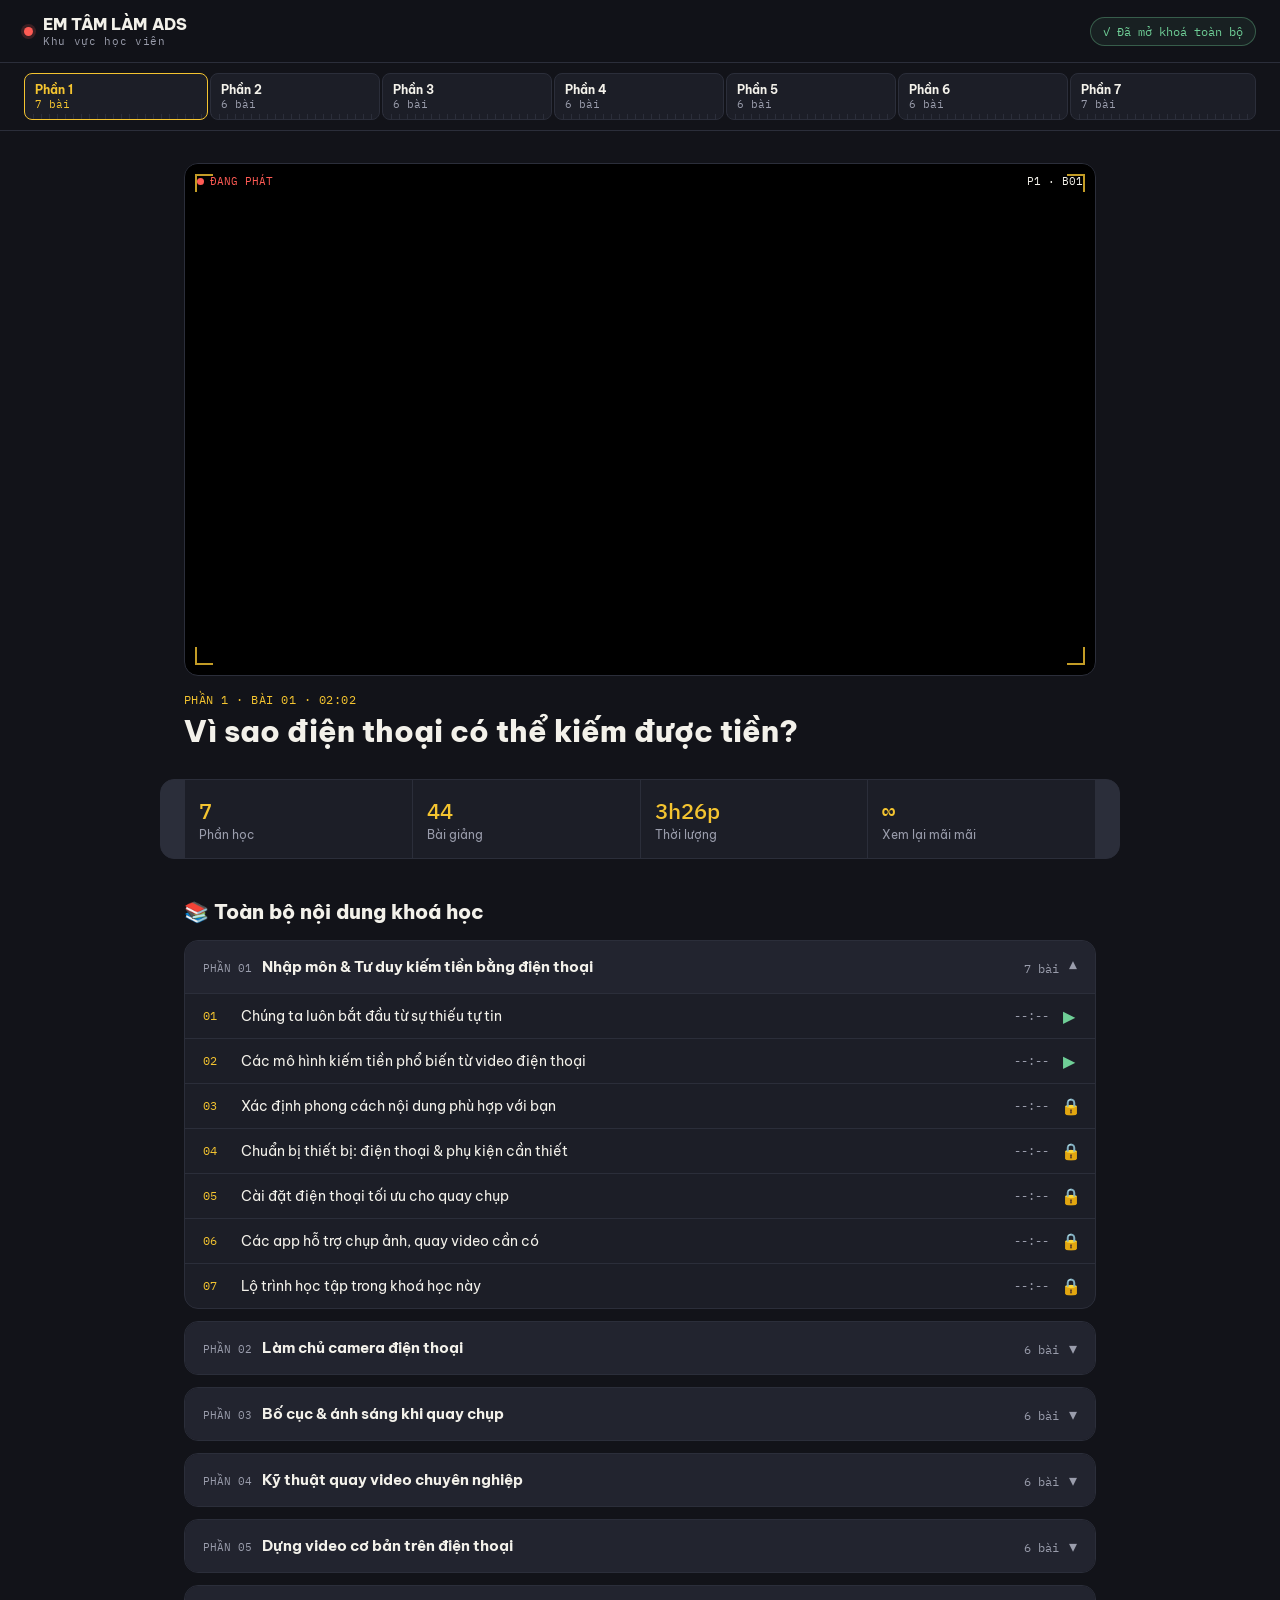
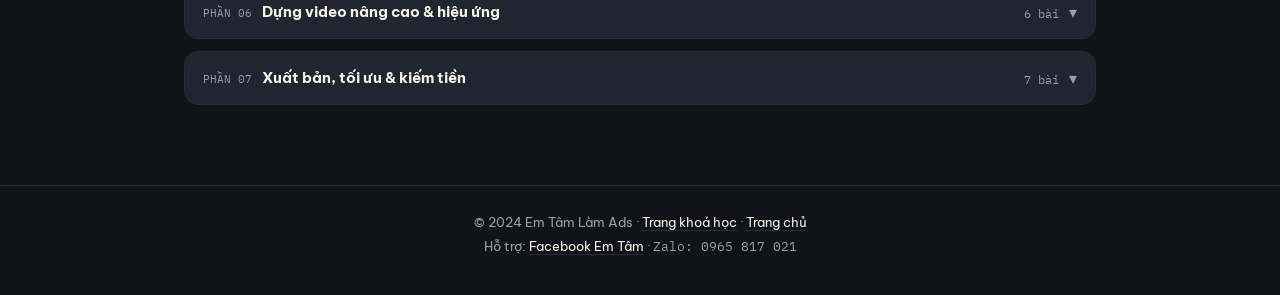
==== index.html @ f9f6c2a0 "Add files via upload" ====
<!DOCTYPE html>
<html lang="vi">
<head>
<meta charset="UTF-8">
<meta name="viewport" content="width=device-width, initial-scale=1">
<title>Chụp Ảnh &amp; Quay Dựng Video Bằng Điện Thoại — Em Tâm Làm Ads</title>
<link rel="preconnect" href="https://fonts.googleapis.com">
<link rel="preconnect" href="https://fonts.gstatic.com" crossorigin>
<link href="https://fonts.googleapis.com/css2?family=Be+Vietnam+Pro:wght@400;500;600;700;800&family=IBM+Plex+Mono:wght@400;500&display=swap" rel="stylesheet">
<style>
  /* ============================================================
     DESIGN TOKENS
     ink     — nền chính, màu "thân máy ảnh"
     surface — nền thẻ/khối, "vỏ nhựa mờ"
     line    — viền mảnh, "vân lưới tản nhiệt"
     gold    — điểm nhấn chính, màu khung lấy nét AE/AF
     red     — điểm nhấn phụ, đèn "REC" đang quay
     green   — trạng thái đã mở khoá / hoàn thành
     paper   — chữ chính, màu "kính ngắm"
     ============================================================ */
  :root{
    --ink:#121319;
    --surface:#1c1e27;
    --surface-2:#22242f;
    --line:#2b2e3a;
    --gold:#f4c430;
    --red:#ff5b54;
    --green:#6fcf97;
    --paper:#f3f1ea;
    --muted:#9a9dac;
    --display: 'Be Vietnam Pro', sans-serif;
    --mono: 'IBM Plex Mono', monospace;
    --radius: 14px;
  }

  *{ box-sizing:border-box; }
  html{ scroll-behavior:smooth; }
  @media (prefers-reduced-motion: reduce){
    html{ scroll-behavior:auto; }
    *{ animation-duration:0.001ms !important; transition-duration:0.001ms !important; }
  }

  body{
    margin:0;
    background:var(--ink);
    color:var(--paper);
    font-family:var(--display);
    -webkit-font-smoothing:antialiased;
  }

  a{ color:inherit; }
  button{ font-family:inherit; }

  /* ---------- top bar ---------- */
  .topbar{
    position:sticky; top:0; z-index:50;
    display:flex; align-items:center; justify-content:space-between;
    padding:14px 24px;
    background:rgba(18,19,25,0.9);
    backdrop-filter:blur(10px);
    border-bottom:1px solid var(--line);
  }
  .brand{ display:flex; align-items:center; gap:10px; font-weight:800; letter-spacing:0.01em; }
  .brand .dot{ width:9px; height:9px; border-radius:50%; background:var(--red); box-shadow:0 0 0 3px rgba(255,91,84,0.18); }
  .brand small{ display:block; font-family:var(--mono); font-size:11px; color:var(--muted); font-weight:400; letter-spacing:0.06em; }
  .badge{
    display:flex; align-items:center; gap:6px;
    font-family:var(--mono); font-size:12px; color:var(--green);
    border:1px solid rgba(111,207,151,0.35); background:rgba(111,207,151,0.08);
    padding:6px 12px; border-radius:999px;
  }

  /* ---------- timeline scrubber (signature element) ---------- */
  .scrubber-wrap{
    position:sticky; top:57px; z-index:40;
    background:var(--ink);
    border-bottom:1px solid var(--line);
    padding:10px 24px 0;
  }
  .scrubber{
    position:relative;
    display:flex;
    gap:2px;
    padding-bottom:10px;
    overflow-x:auto;
    scrollbar-width:none;
  }
  .scrubber::-webkit-scrollbar{ display:none; }
  .seg{
    position:relative;
    flex:1 0 auto;
    min-width:104px;
    background:var(--surface);
    border:1px solid var(--line);
    border-radius:8px;
    padding:8px 10px;
    cursor:pointer;
    text-align:left;
    color:var(--muted);
    background-image:repeating-linear-gradient(90deg, var(--line) 0 1px, transparent 1px 8px);
    background-position:bottom left;
    background-size:100% 5px;
    background-repeat:no-repeat;
    transition:border-color .18s ease, color .18s ease, background-color .18s ease;
  }
  .seg .p{ font-size:12px; font-weight:700; color:var(--paper); }
  .seg .c{ font-family:var(--mono); font-size:10.5px; }
  .seg.active{ border-color:var(--gold); color:var(--gold); }
  .seg.active .p{ color:var(--gold); }
  .playhead{
    position:absolute; top:-9px; width:0; height:0;
    border-left:6px solid transparent; border-right:6px solid transparent;
    border-top:8px solid var(--gold);
    transition:left .25s cubic-bezier(.4,0,.2,1);
  }

  /* ---------- hero / player ---------- */
  .hero{ max-width:960px; margin:32px auto 0; padding:0 24px; }
  .player-frame{
    position:relative;
    background:#000;
    border-radius:var(--radius);
    border:1px solid var(--line);
    overflow:hidden;
    aspect-ratio:16/9;
  }
  .player-frame iframe{ width:100%; height:100%; border:0; display:block; }
  .chrome-top{
    position:absolute; top:0; left:0; right:0;
    display:flex; align-items:center; justify-content:space-between;
    padding:10px 12px;
    background:linear-gradient(180deg, rgba(0,0,0,0.55), transparent);
    pointer-events:none;
    font-family:var(--mono); font-size:11px; color:var(--paper);
  }
  .rec{ display:flex; align-items:center; gap:6px; color:var(--red); }
  .rec .dot{ width:7px; height:7px; border-radius:50%; background:var(--red); animation:pulse 1.6s ease-in-out infinite; }
  @keyframes pulse{ 0%,100%{opacity:1;} 50%{opacity:.35;} }
  .corner{ position:absolute; width:18px; height:18px; border:2px solid var(--gold); opacity:.8; pointer-events:none; }
  .corner.tl{ top:10px; left:10px; border-right:0; border-bottom:0; }
  .corner.tr{ top:10px; right:10px; border-left:0; border-bottom:0; }
  .corner.bl{ bottom:10px; left:10px; border-right:0; border-top:0; }
  .corner.br{ bottom:10px; right:10px; border-left:0; border-top:0; }

  .now-playing{ margin-top:16px; }
  .now-playing .meta{
    font-family:var(--mono); font-size:12px; color:var(--gold);
    letter-spacing:.04em; text-transform:uppercase; margin-bottom:6px;
  }
  .now-playing h1{ font-size:clamp(22px,3.4vw,30px); margin:0; font-weight:800; line-height:1.25; }

  /* ---------- stats strip ---------- */
  .stats{
    max-width:960px; margin:28px auto 0; padding:0 24px;
    display:grid; grid-template-columns:repeat(4,1fr); gap:1px;
    background:var(--line); border:1px solid var(--line); border-radius:var(--radius); overflow:hidden;
  }
  .stat{ background:var(--surface); padding:16px 14px; }
  .stat .n{ font-family:var(--mono); font-size:22px; color:var(--gold); font-weight:500; }
  .stat .l{ font-size:12px; color:var(--muted); margin-top:2px; }

  /* ---------- curriculum ---------- */
  .curriculum{ max-width:960px; margin:40px auto 80px; padding:0 24px; }
  .curriculum > h2{ font-size:20px; margin:0 0 16px; font-weight:800; }
  .part{
    border:1px solid var(--line); border-radius:var(--radius);
    margin-bottom:12px; overflow:hidden; background:var(--surface);
    scroll-margin-top:130px;
  }
  .part-head{
    display:flex; align-items:center; justify-content:space-between;
    padding:16px 18px; cursor:pointer; user-select:none;
    background:var(--surface-2);
  }
  .part-head .left{ display:flex; align-items:baseline; gap:10px; }
  .part-head .tag{ font-family:var(--mono); font-size:11px; color:var(--muted); }
  .part-head h3{ margin:0; font-size:15px; font-weight:700; }
  .part-head .count{ font-family:var(--mono); font-size:12px; color:var(--muted); }
  .chev{ transition:transform .2s ease; color:var(--muted); }
  .part.open .chev{ transform:rotate(180deg); }

  .lessons{ max-height:0; overflow:hidden; transition:max-height .28s ease; }
  .part.open .lessons{ max-height:2000px; }
  .lesson{
    display:flex; align-items:center; gap:12px;
    padding:12px 18px; border-top:1px solid var(--line);
    cursor:pointer; transition:background-color .15s ease;
  }
  .lesson:hover{ background:rgba(244,196,48,0.05); }
  .lesson .code{ font-family:var(--mono); font-size:12px; color:var(--gold); width:26px; flex:none; }
  .lesson .title{ flex:1; font-size:14px; }
  .lesson .title.empty{ color:var(--muted); font-style:italic; }
  .lesson .dur{ font-family:var(--mono); font-size:12px; color:var(--muted); flex:none; }
  .lesson .icon{ flex:none; width:16px; text-align:center; color:var(--muted); }
  .lesson.has-link .icon{ color:var(--green); }

  /* ---------- footer ---------- */
  footer{
    border-top:1px solid var(--line); padding:28px 24px 40px;
    text-align:center; color:var(--muted); font-size:13px;
  }
  footer a{ color:var(--paper); text-decoration:none; border-bottom:1px solid var(--line); }
  footer a:hover{ border-color:var(--gold); color:var(--gold); }
  footer .zalo{ font-family:var(--mono); }

  @media (max-width:640px){
    .stats{ grid-template-columns:repeat(2,1fr); }
    .topbar{ padding:12px 16px; }
    .hero, .stats, .curriculum{ padding:0 16px; }
  }

  :focus-visible{ outline:2px solid var(--gold); outline-offset:2px; }
</style>
</head>
<body>

<div class="topbar">
  <div class="brand">
    <span class="dot"></span>
    <div>EM TÂM LÀM ADS<small>Khu vực học viên</small></div>
  </div>
  <div class="badge">✓ Đã mở khoá toàn bộ</div>
</div>

<div class="scrubber-wrap">
  <div class="scrubber" id="scrubber"></div>
</div>

<main class="hero">
  <div class="player-frame">
    <div class="chrome-top">
      <span class="rec"><span class="dot"></span>ĐANG PHÁT</span>
      <span id="player-timecode">P1 · B01</span>
    </div>
    <span class="corner tl"></span><span class="corner tr"></span>
    <span class="corner bl"></span><span class="corner br"></span>
    <iframe id="player" src="https://www.youtube.com/embed/990wKc7Xh3M?rel=0" allowfullscreen title="Video bài học"></iframe>
  </div>
  <div class="now-playing">
    <div class="meta" id="player-meta">Phần 1 · Bài 01 · 02:02</div>
    <h1 id="player-title">Vì sao điện thoại có thể kiếm được tiền?</h1>
  </div>
</main>

<section class="stats">
  <div class="stat"><div class="n">7</div><div class="l">Phần học</div></div>
  <div class="stat"><div class="n">44</div><div class="l">Bài giảng</div></div>
  <div class="stat"><div class="n">3h26p</div><div class="l">Thời lượng</div></div>
  <div class="stat"><div class="n">∞</div><div class="l">Xem lại mãi mãi</div></div>
</section>

<section class="curriculum">
  <h2>📚 Toàn bộ nội dung khoá học</h2>
  <div id="parts-container"></div>
</section>

<footer>
  © 2024 Em Tâm Làm Ads · <a href="https://emtamlamads.com/khoahocvideo">Trang khoá học</a> · <a href="https://emtamlamads.com/">Trang chủ</a>
  <div style="margin-top:8px;">
    Hỗ trợ: <a href="https://www.facebook.com/profile.php?id=61590304574447">Facebook Em Tâm</a> ·
    <span class="zalo">Zalo: 0965 817 021</span>
  </div>
</footer>

<script>
/* ================================================================
   DỮ LIỆU KHOÁ HỌC — sửa ở đây để thêm tiêu đề & link cho từng bài.
   - "url": dán link nhúng video (ví dụ link YouTube embed) vào đây.
     Để trống "" nếu bài đó chưa có link — hệ thống sẽ tự hiện
     trạng thái "Chưa có link".
   - "title": tên bài học.
   - "dur": thời lượng, định dạng mm:ss.
   Tổng cộng hiện có 7 phần / 44 bài, đúng như trong khu vực học viên.
   ================================================================ */
const PARTS = [
  { title: "Nhập môn & Tư duy kiếm tiền bằng điện thoại", lessons: [
    "Chúng ta luôn bắt đầu từ sự thiếu tự tin",
    "Các mô hình kiếm tiền phổ biến từ video điện thoại",
    "Xác định phong cách nội dung phù hợp với bạn",
    "Chuẩn bị thiết bị: điện thoại & phụ kiện cần thiết",
    "Cài đặt điện thoại tối ưu cho quay chụp",
    "Các app hỗ trợ chụp ảnh, quay video cần có",
    "Lộ trình học tập trong khoá học này",
  ]},
  { title: "Làm chủ camera điện thoại", lessons: [
    "Tìm hiểu giao diện camera điện thoại",
    "Thông số quan trọng: ISO, tốc độ màn trập, cân bằng trắng",
    "Lấy nét và đo sáng thủ công",
    "Chụp ảnh chân dung bằng điện thoại",
    "Chụp ảnh sản phẩm, đồ ăn",
    "Các lỗi thường gặp khi chụp và cách khắc phục",
  ]},
  { title: "Bố cục & ánh sáng khi quay chụp", lessons: [
    "Nguyên tắc bố cục một phần ba",
    "Các góc quay tạo chiều sâu cho video",
    "Tận dụng ánh sáng tự nhiên",
    "Ánh sáng nhân tạo cơ bản cho người mới",
    "Phối màu và không gian quay",
    "Thực hành bố cục qua các tình huống thực tế",
  ]},
  { title: "Kỹ thuật quay video chuyên nghiệp", lessons: [
    "Các cỡ cảnh cơ bản trong quay video",
    "Kỹ thuật lia máy, di chuyển mượt mà",
    "Quay chuyển động chậm, tua nhanh thời gian",
    "Ghi âm thanh chất lượng khi quay bằng điện thoại",
    "Quay nhiều cảnh cho một kịch bản hoàn chỉnh",
    "Kỹ thuật quay phỏng vấn, chia sẻ trước máy",
  ]},
  { title: "Dựng video cơ bản trên điện thoại", lessons: [
    "Làm quen ứng dụng dựng video trên điện thoại",
    "Cắt ghép và sắp xếp cảnh quay",
    "Thêm nhạc nền và hiệu ứng âm thanh",
    "Thêm chữ, tiêu đề cho video",
    "Các kiểu chuyển cảnh cơ bản",
    "Xuất video đúng chuẩn cho từng nền tảng",
  ]},
  { title: "Dựng video nâng cao & hiệu ứng", lessons: [
    "Chỉnh màu video chuyên nghiệp",
    "Hiệu ứng chuyển động và keyframe",
    "Lồng tiếng và đồng bộ âm thanh",
    "Tạo template dựng video để tái sử dụng",
    "Dựng video theo hướng kể chuyện (storytelling)",
    "Mẹo tối ưu tốc độ khi dựng video",
  ]},
  { title: "Xuất bản, tối ưu & kiếm tiền", lessons: [
    "Tối ưu tiêu đề, mô tả và thẻ cho video",
    "Chọn nền tảng đăng phù hợp với nội dung",
    "Thời điểm đăng bài hiệu quả nhất",
    "Xây dựng kênh và giữ chân người xem",
    "Kết nối với nhãn hàng để nhận hợp đồng",
    "Các hình thức kiếm tiền từ nền tảng",
    "Tổng kết khoá học & lộ trình phát triển tiếp theo",
  ]},
];

/* ================================================================
   DÁN LINK VÀO ĐÂY — chỉ việc này thôi!
   Mỗi dòng ứng với đúng 1 bài học, theo thứ tự Phần 1 → Phần 7
   (dòng comment bên phải ghi rõ đó là bài nào để bạn khỏi đếm).
   - Dán link nhúng (embed link) vào giữa hai dấu ngoặc kép "".
   - Bài nào chưa có link thì cứ để trống "" — sẽ tự hiện khoá 🔒.
   - (Tuỳ chọn) muốn thêm thời lượng thì sửa DURATIONS bên dưới,
     cùng thứ tự, ví dụ "05:30". Không bắt buộc.
   ================================================================ */
const LINKS = [
  "https://www.youtube.com/embed/nXKFDh5f0VA?rel=0", // Phần 1 - Bài 01
  "https://www.youtube.com/embed/nXKFDh5f0VA?rel=0", // Phần 1 - Bài 02 (link thử)
  "", // Phần 1 - Bài 03
  "", // Phần 1 - Bài 04
  "", // Phần 1 - Bài 05
  "", // Phần 1 - Bài 06
  "", // Phần 1 - Bài 07
  "", // Phần 2 - Bài 01
  "", // Phần 2 - Bài 02
  "", // Phần 2 - Bài 03
  "", // Phần 2 - Bài 04
  "", // Phần 2 - Bài 05
  "", // Phần 2 - Bài 06
  "", // Phần 3 - Bài 01
  "", // Phần 3 - Bài 02
  "", // Phần 3 - Bài 03
  "", // Phần 3 - Bài 04
  "", // Phần 3 - Bài 05
  "", // Phần 3 - Bài 06
  "", // Phần 4 - Bài 01
  "", // Phần 4 - Bài 02
  "", // Phần 4 - Bài 03
  "", // Phần 4 - Bài 04
  "", // Phần 4 - Bài 05
  "", // Phần 4 - Bài 06
  "", // Phần 5 - Bài 01
  "", // Phần 5 - Bài 02
  "", // Phần 5 - Bài 03
  "", // Phần 5 - Bài 04
  "", // Phần 5 - Bài 05
  "", // Phần 5 - Bài 06
  "", // Phần 6 - Bài 01
  "", // Phần 6 - Bài 02
  "", // Phần 6 - Bài 03
  "", // Phần 6 - Bài 04
  "", // Phần 6 - Bài 05
  "", // Phần 6 - Bài 06
  "", // Phần 7 - Bài 01
  "", // Phần 7 - Bài 02
  "", // Phần 7 - Bài 03
  "", // Phần 7 - Bài 04
  "", // Phần 7 - Bài 05
  "", // Phần 7 - Bài 06
  "", // Phần 7 - Bài 07
];

const DURATIONS = [
  // dán thời lượng vào đây theo đúng thứ tự nếu bạn có, ví dụ: "05:30",
]; // để trống mảng này nếu chưa có thời lượng — hệ thống sẽ tự hiện "--:--"

/* gộp LINKS + DURATIONS vào đúng từng bài theo thứ tự ở trên */
(function attachLinks(){
  let i = 0;
  PARTS.forEach(part=>{
    part.lessons = part.lessons.map(title=>{
      const lesson = { title, url: LINKS[i] || "", dur: DURATIONS[i] || "" };
      i++;
      return lesson;
    });
  });
})();

const scrubberEl = document.getElementById("scrubber");
const partsEl = document.getElementById("parts-container");

function pad(n){ return String(n).padStart(2,"0"); }

/* build scrubber */
PARTS.forEach((part, i)=>{
  const seg = document.createElement("button");
  seg.className = "seg" + (i===0 ? " active" : "");
  seg.style.flexGrow = part.lessons.length;
  seg.innerHTML = `<div class="p">Phần ${i+1}</div><div class="c">${part.lessons.length} bài</div>`;
  seg.addEventListener("click", ()=> openPart(i, true));
  scrubberEl.appendChild(seg);
});
const playhead = document.createElement("div");
playhead.className = "playhead";
scrubberEl.appendChild(playhead);

function updatePlayhead(i){
  const seg = scrubberEl.children[i];
  document.querySelectorAll(".seg").forEach(s=>s.classList.remove("active"));
  seg.classList.add("active");
  playhead.style.left = (seg.offsetLeft + seg.offsetWidth/2 - 6) + "px";
}

/* build curriculum */
PARTS.forEach((part, pi)=>{
  const wrap = document.createElement("div");
  wrap.className = "part" + (pi===0 ? " open" : "");
  wrap.id = "part-" + pi;

  const head = document.createElement("div");
  head.className = "part-head";
  head.innerHTML = `
    <div class="left">
      <span class="tag">PHẦN ${pad(pi+1)}</span>
      <h3>${part.title}</h3>
    </div>
    <div class="left">
      <span class="count">${part.lessons.length} bài</span>
      <span class="chev">▾</span>
    </div>`;
  head.addEventListener("click", ()=> wrap.classList.toggle("open"));
  wrap.appendChild(head);

  const lessonsEl = document.createElement("div");
  lessonsEl.className = "lessons";

  part.lessons.forEach((lesson, li)=>{
    const row = document.createElement("div");
    const hasLink = !!lesson.url;
    row.className = "lesson" + (hasLink ? " has-link" : "");
    row.innerHTML = `
      <span class="code">${pad(li+1)}</span>
      <span class="title ${lesson.title ? "" : "empty"}">${lesson.title || "Chưa thêm tiêu đề"}</span>
      <span class="dur">${lesson.dur || "--:--"}</span>
      <span class="icon">${hasLink ? "▶" : "🔒"}</span>`;
    row.addEventListener("click", ()=>{
      if(!hasLink) return;
      document.getElementById("player").src = lesson.url;
      document.getElementById("player-title").textContent = lesson.title || `Bài ${pad(li+1)}`;
      document.getElementById("player-meta").textContent = `Phần ${pi+1} · Bài ${pad(li+1)} · ${lesson.dur || "--:--"}`;
      document.getElementById("player-timecode").textContent = `P${pi+1} · B${pad(li+1)}`;
      window.scrollTo({ top:0, behavior:"smooth" });
      openPart(pi, false);
    });
    lessonsEl.appendChild(row);
  });

  wrap.appendChild(lessonsEl);
  partsEl.appendChild(wrap);
});

function openPart(i, scroll){
  document.querySelectorAll(".part").forEach(p=>p.classList.remove("open"));
  const target = document.getElementById("part-"+i);
  target.classList.add("open");
  updatePlayhead(i);
  if(scroll) target.scrollIntoView({ behavior:"smooth", block:"start" });
}

window.addEventListener("load", ()=> updatePlayhead(0));
window.addEventListener("resize", ()=> {
  const activeIdx = [...scrubberEl.children].findIndex(s=>s.classList && s.classList.contains("active"));
  if(activeIdx >= 0) updatePlayhead(activeIdx);
});
</script>

</body>
</html>
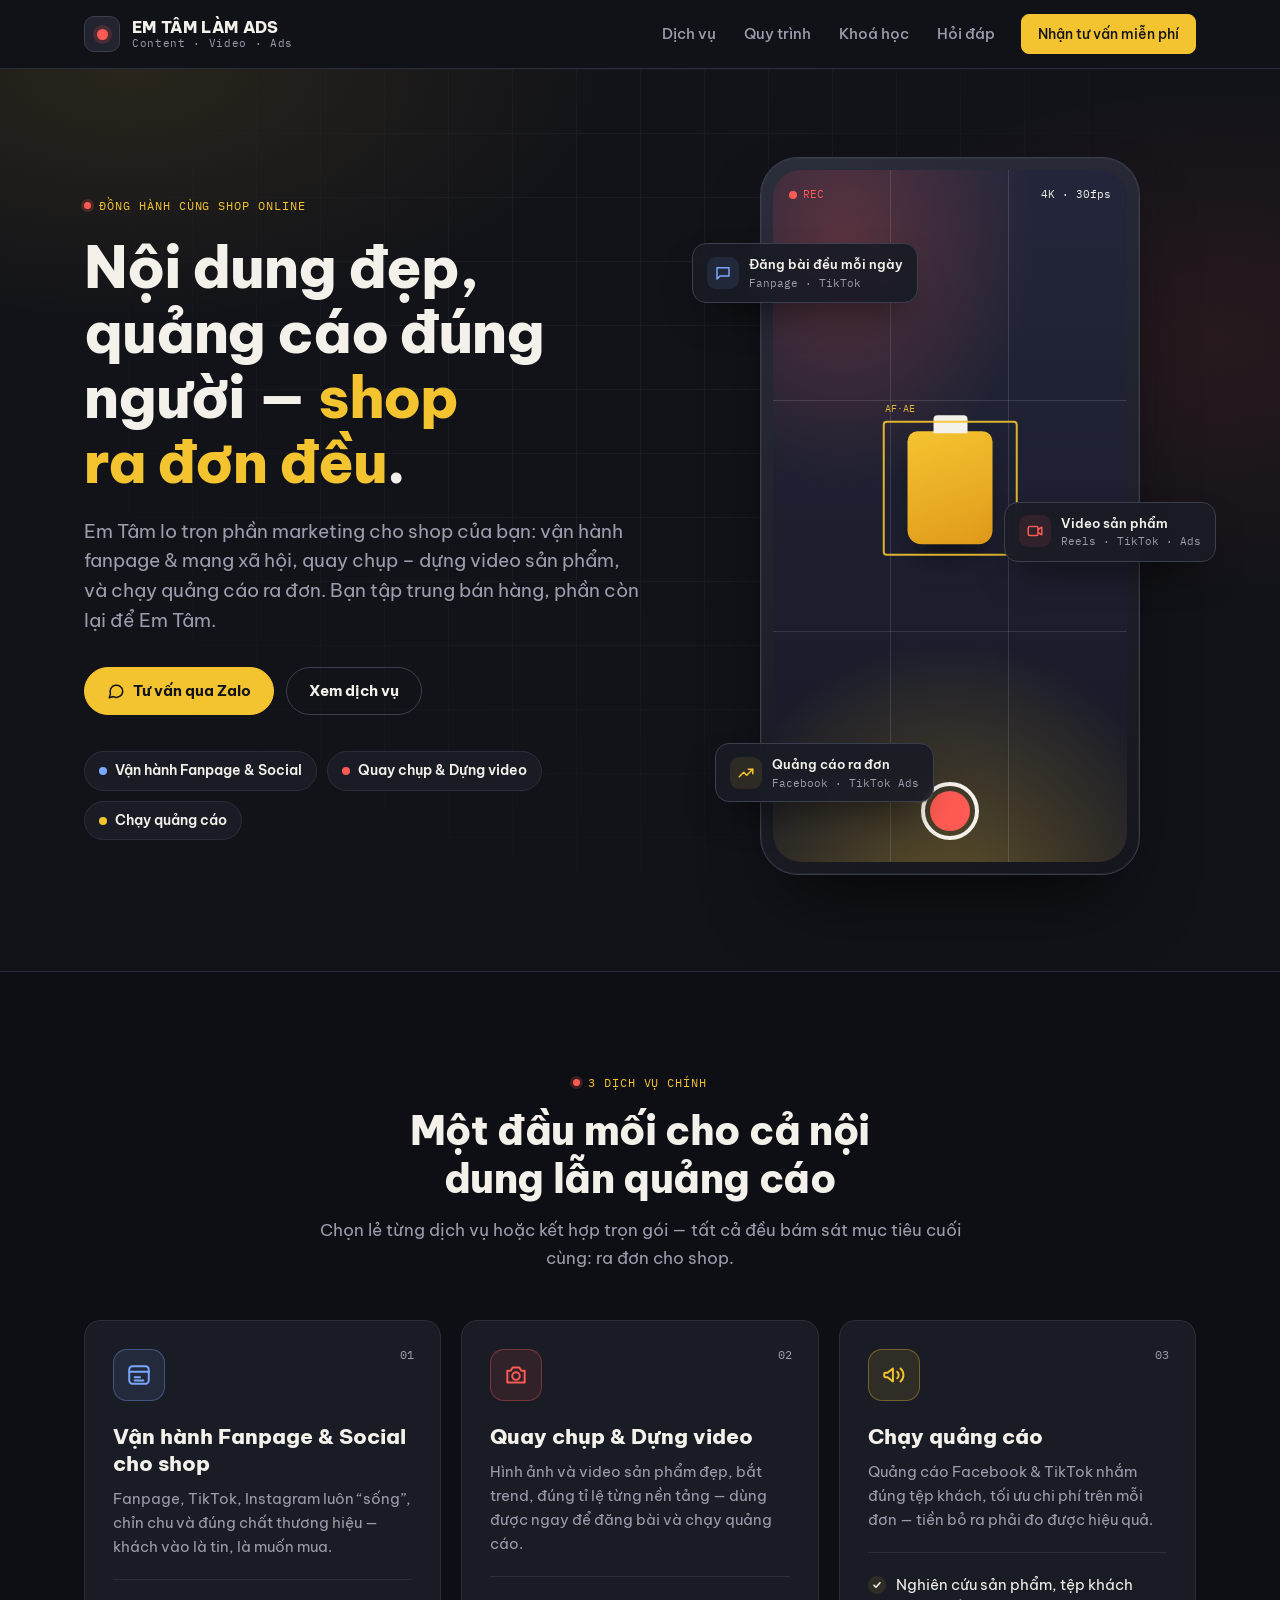
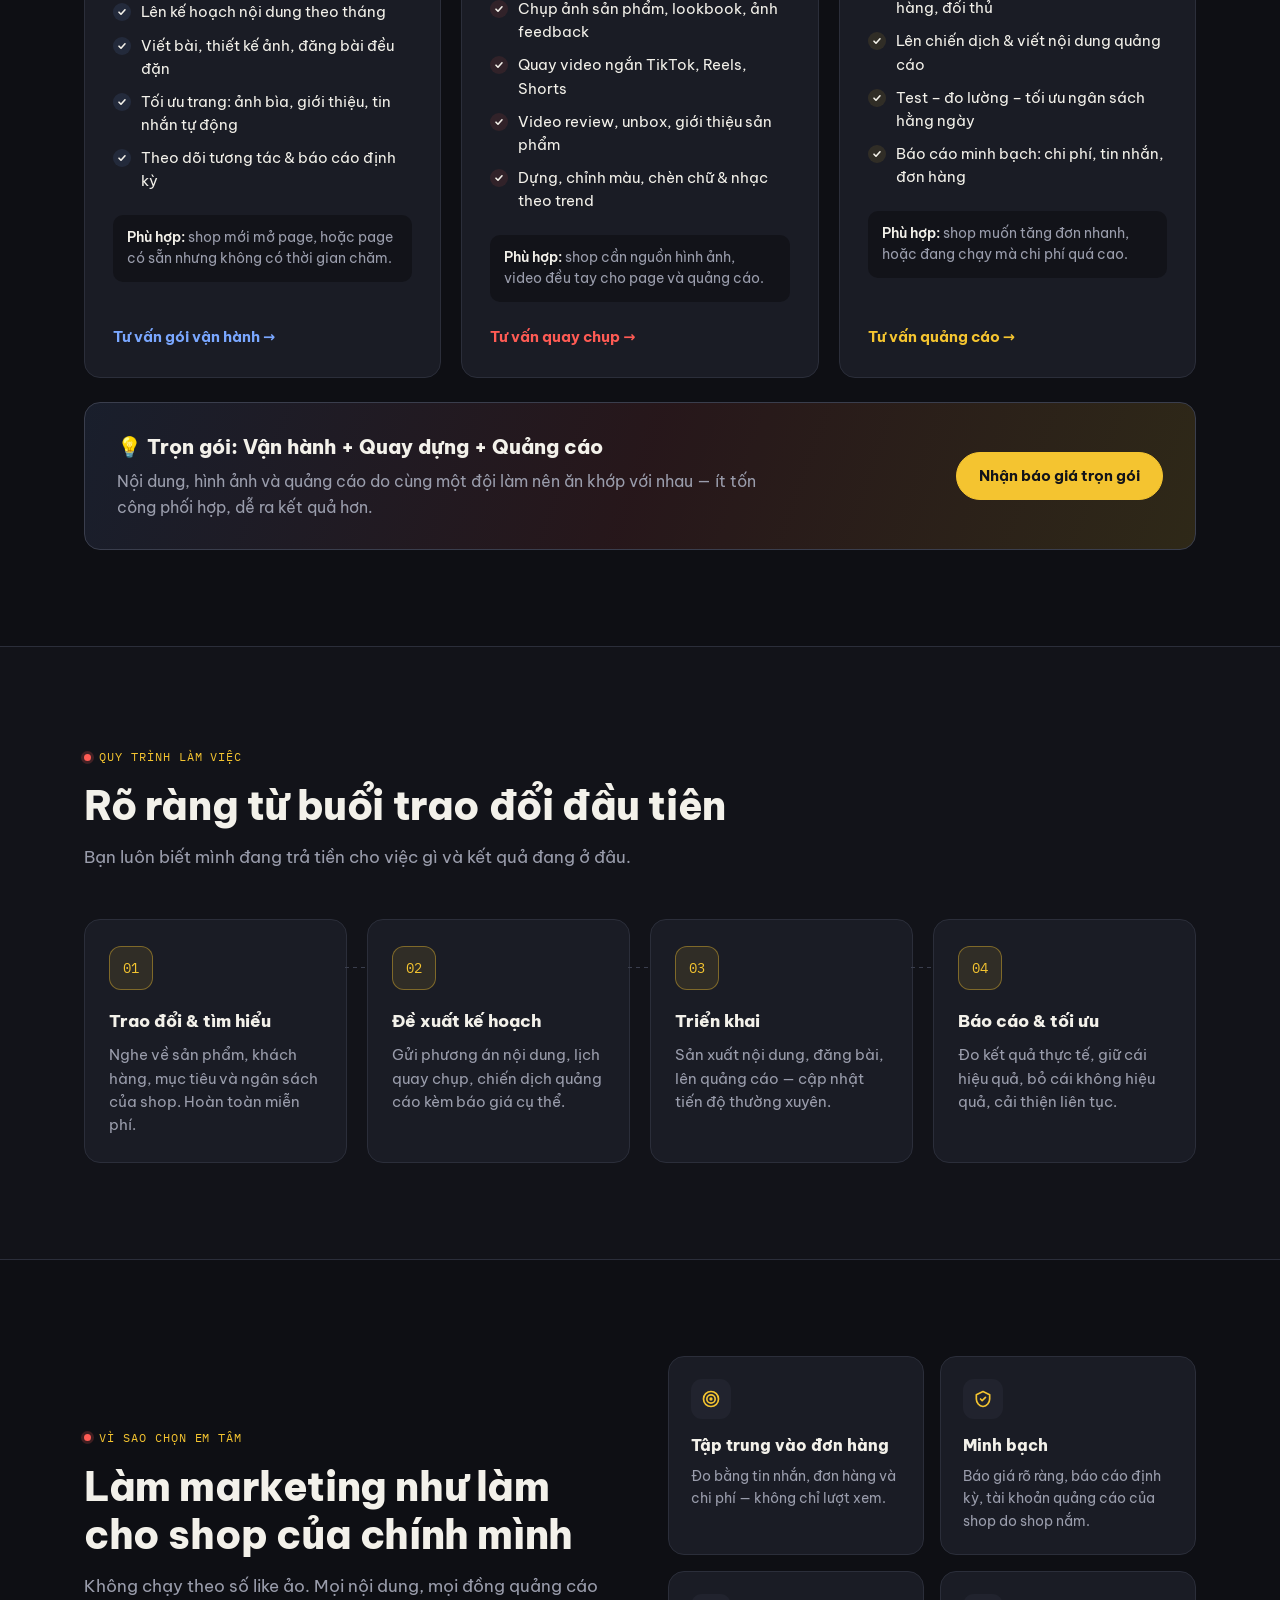
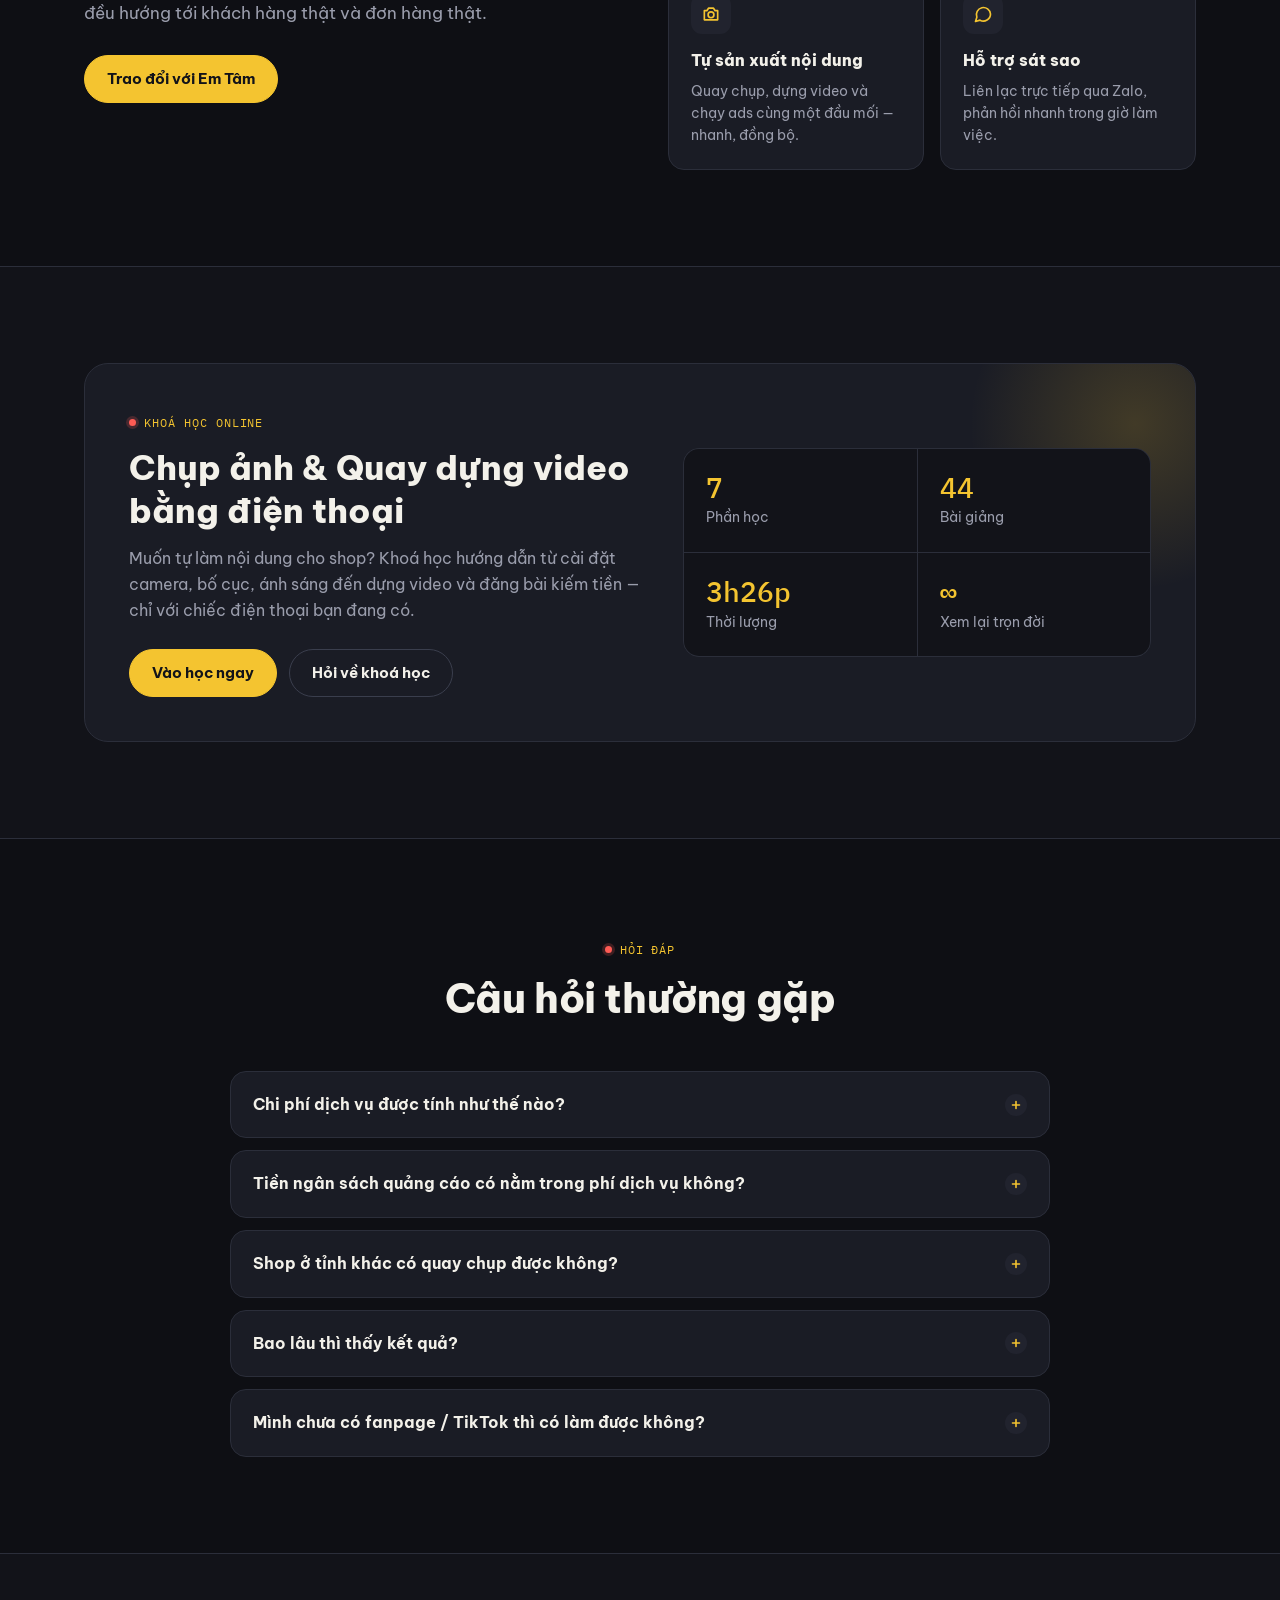
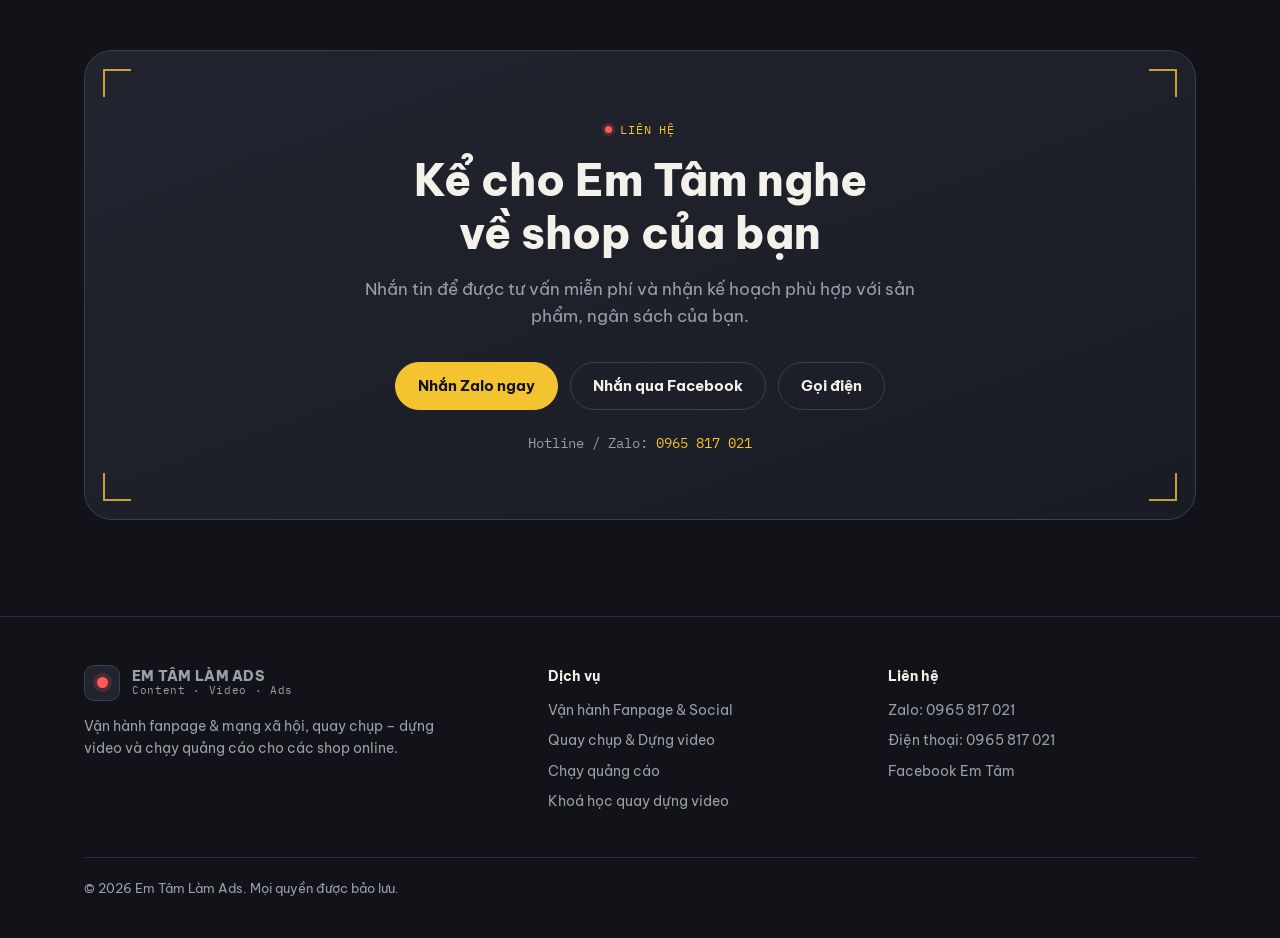
==== commit b057ad03: "Rebuild site: services homepage + redesigned course page - index.html: new homepage for the 3 core s" ====
--- a/index.html
+++ b/index.html
@@ -2,495 +2,771 @@
 <html lang="vi">
 <head>
 <meta charset="UTF-8">
-<meta name="viewport" content="width=device-width, initial-scale=1">
-<title>Chụp Ảnh &amp; Quay Dựng Video Bằng Điện Thoại — Em Tâm Làm Ads</title>
+<meta name="viewport" content="width=device-width, initial-scale=1, viewport-fit=cover">
+<title>Em Tâm Làm Ads — Vận hành Fanpage, Quay chụp dựng & Chạy quảng cáo cho Shop</title>
+<meta name="description" content="Em Tâm Làm Ads đồng hành cùng các shop online: vận hành fanpage & mạng xã hội, quay chụp – dựng video sản phẩm, chạy quảng cáo Facebook & TikTok ra đơn. Tư vấn miễn phí qua Zalo 0965 817 021.">
+<meta name="theme-color" content="#121319">
+<meta name="color-scheme" content="dark">
+<link rel="canonical" href="https://emtamlamads.com/">
+<meta property="og:type" content="website">
+<meta property="og:site_name" content="Em Tâm Làm Ads">
+<meta property="og:locale" content="vi_VN">
+<meta property="og:title" content="Em Tâm Làm Ads — Vận hành Fanpage, Quay chụp dựng & Quảng cáo cho Shop">
+<meta property="og:description" content="Nội dung đẹp + quảng cáo đúng người = shop ra đơn đều. Tư vấn miễn phí qua Zalo 0965 817 021.">
+<meta property="og:url" content="https://emtamlamads.com/">
+<link rel="icon" href="data:image/svg+xml,%3Csvg xmlns='http://www.w3.org/2000/svg' viewBox='0 0 32 32'%3E%3Crect width='32' height='32' rx='8' fill='%23121319'/%3E%3Ccircle cx='16' cy='16' r='6' fill='%23ff5b54'/%3E%3Cpath d='M6 11V6h5M21 6h5v5M26 21v5h-5M11 26H6v-5' stroke='%23f4c430' stroke-width='2' fill='none'/%3E%3C/svg%3E">
 <link rel="preconnect" href="https://fonts.googleapis.com">
 <link rel="preconnect" href="https://fonts.gstatic.com" crossorigin>
 <link href="https://fonts.googleapis.com/css2?family=Be+Vietnam+Pro:wght@400;500;600;700;800&family=IBM+Plex+Mono:wght@400;500&display=swap" rel="stylesheet">
+<script type="application/ld+json">
+{
+  "@context": "https://schema.org",
+  "@type": "ProfessionalService",
+  "name": "Em Tâm Làm Ads",
+  "url": "https://emtamlamads.com/",
+  "telephone": "+84965817021",
+  "areaServed": "VN",
+  "sameAs": ["https://www.facebook.com/profile.php?id=61590304574447"],
+  "hasOfferCatalog": {
+    "@type": "OfferCatalog",
+    "name": "Dịch vụ",
+    "itemListElement": [
+      { "@type": "Offer", "itemOffered": { "@type": "Service", "name": "Vận hành Fanpage & mạng xã hội cho shop" } },
+      { "@type": "Offer", "itemOffered": { "@type": "Service", "name": "Quay chụp & dựng video sản phẩm" } },
+      { "@type": "Offer", "itemOffered": { "@type": "Service", "name": "Chạy quảng cáo Facebook & TikTok" } }
+    ]
+  }
+}
+</script>
 <style>
   /* ============================================================
-     DESIGN TOKENS
+     DESIGN TOKENS — dùng chung với trang khoá học
      ink     — nền chính, màu "thân máy ảnh"
-     surface — nền thẻ/khối, "vỏ nhựa mờ"
-     line    — viền mảnh, "vân lưới tản nhiệt"
-     gold    — điểm nhấn chính, màu khung lấy nét AE/AF
-     red     — điểm nhấn phụ, đèn "REC" đang quay
-     green   — trạng thái đã mở khoá / hoàn thành
-     paper   — chữ chính, màu "kính ngắm"
+     surface — nền thẻ/khối
+     line    — viền mảnh
+     gold    — điểm nhấn chính, khung lấy nét AF
+     red     — đèn "REC"
+     green   — trạng thái tích cực
+     paper   — chữ chính
      ============================================================ */
   :root{
     --ink:#121319;
-    --surface:#1c1e27;
-    --surface-2:#22242f;
+    --ink-2:#0e0f14;
+    --surface:#1a1c25;
+    --surface-2:#21232e;
     --line:#2b2e3a;
+    --line-strong:#3a3e4d;
     --gold:#f4c430;
+    --gold-soft:rgba(244,196,48,0.10);
     --red:#ff5b54;
+    --red-soft:rgba(255,91,84,0.10);
     --green:#6fcf97;
+    --green-soft:rgba(111,207,151,0.10);
+    --blue:#7aa7ff;
+    --blue-soft:rgba(122,167,255,0.10);
     --paper:#f3f1ea;
     --muted:#9a9dac;
-    --display: 'Be Vietnam Pro', sans-serif;
-    --mono: 'IBM Plex Mono', monospace;
-    --radius: 14px;
-  }
-
-  *{ box-sizing:border-box; }
-  html{ scroll-behavior:smooth; }
+    --display:'Be Vietnam Pro', system-ui, -apple-system, 'Segoe UI', sans-serif;
+    --mono:'IBM Plex Mono', ui-monospace, 'SF Mono', Menlo, monospace;
+    --radius:16px;
+    --radius-sm:10px;
+    --header-h:68px;
+    --wrap:1160px;
+  }
+
+  *, *::before, *::after{ box-sizing:border-box; }
+  html{ scroll-behavior:smooth; scroll-padding-top:calc(var(--header-h) + 8px); -webkit-text-size-adjust:100%; }
   @media (prefers-reduced-motion: reduce){
     html{ scroll-behavior:auto; }
-    *{ animation-duration:0.001ms !important; transition-duration:0.001ms !important; }
-  }
-
+    *, *::before, *::after{ animation-duration:0.001ms !important; animation-iteration-count:1 !important; transition-duration:0.001ms !important; }
+  }
   body{
     margin:0;
     background:var(--ink);
     color:var(--paper);
     font-family:var(--display);
+    line-height:1.6;
     -webkit-font-smoothing:antialiased;
   }
-
+  img, svg{ display:block; }
   a{ color:inherit; }
-  button{ font-family:inherit; }
-
-  /* ---------- top bar ---------- */
-  .topbar{
-    position:sticky; top:0; z-index:50;
-    display:flex; align-items:center; justify-content:space-between;
-    padding:14px 24px;
-    background:rgba(18,19,25,0.9);
-    backdrop-filter:blur(10px);
+  button{ font:inherit; color:inherit; cursor:pointer; }
+  :focus-visible{ outline:2px solid var(--gold); outline-offset:3px; border-radius:6px; }
+
+  .wrap{ max-width:var(--wrap); margin:0 auto; padding:0 24px; }
+  .skip{ position:absolute; left:16px; top:-48px; z-index:200; background:var(--gold); color:var(--ink); padding:8px 14px; border-radius:8px; font-weight:700; text-decoration:none; }
+  .skip:focus{ top:12px; }
+
+  /* ---------- buttons ---------- */
+  .btn{
+    display:inline-flex; align-items:center; justify-content:center; gap:8px;
+    min-height:48px; padding:0 22px; border-radius:999px;
+    border:1px solid var(--line-strong); background:transparent;
+    font-size:15px; font-weight:700; text-decoration:none; white-space:nowrap;
+    transition:transform .15s ease, background-color .15s ease, border-color .15s ease, color .15s ease;
+  }
+  .btn:hover{ border-color:var(--gold); color:var(--gold); }
+  .btn:active{ transform:translateY(1px); }
+  .btn.primary{ background:var(--gold); border-color:var(--gold); color:var(--ink); }
+  .btn.primary:hover{ background:#ffd34d; color:var(--ink); }
+  .btn.sm{ min-height:40px; padding:0 16px; font-size:14px; }
+  .btn svg{ width:18px; height:18px; flex:none; }
+
+  .eyebrow{
+    display:inline-flex; align-items:center; gap:8px;
+    font-family:var(--mono); font-size:12px; letter-spacing:.08em; text-transform:uppercase; color:var(--gold);
+  }
+  .eyebrow::before{ content:""; width:7px; height:7px; border-radius:50%; background:var(--red); box-shadow:0 0 0 3px rgba(255,91,84,0.2); }
+
+  /* ---------- header ---------- */
+  .header{
+    position:sticky; top:0; z-index:100;
+    background:rgba(18,19,25,0.82);
+    backdrop-filter:saturate(140%) blur(12px);
+    -webkit-backdrop-filter:saturate(140%) blur(12px);
     border-bottom:1px solid var(--line);
   }
-  .brand{ display:flex; align-items:center; gap:10px; font-weight:800; letter-spacing:0.01em; }
-  .brand .dot{ width:9px; height:9px; border-radius:50%; background:var(--red); box-shadow:0 0 0 3px rgba(255,91,84,0.18); }
-  .brand small{ display:block; font-family:var(--mono); font-size:11px; color:var(--muted); font-weight:400; letter-spacing:0.06em; }
-  .badge{
-    display:flex; align-items:center; gap:6px;
-    font-family:var(--mono); font-size:12px; color:var(--green);
-    border:1px solid rgba(111,207,151,0.35); background:rgba(111,207,151,0.08);
-    padding:6px 12px; border-radius:999px;
-  }
-
-  /* ---------- timeline scrubber (signature element) ---------- */
-  .scrubber-wrap{
-    position:sticky; top:57px; z-index:40;
-    background:var(--ink);
-    border-bottom:1px solid var(--line);
-    padding:10px 24px 0;
-  }
-  .scrubber{
-    position:relative;
-    display:flex;
-    gap:2px;
-    padding-bottom:10px;
-    overflow-x:auto;
-    scrollbar-width:none;
-  }
-  .scrubber::-webkit-scrollbar{ display:none; }
-  .seg{
-    position:relative;
-    flex:1 0 auto;
-    min-width:104px;
-    background:var(--surface);
-    border:1px solid var(--line);
-    border-radius:8px;
-    padding:8px 10px;
-    cursor:pointer;
-    text-align:left;
-    color:var(--muted);
-    background-image:repeating-linear-gradient(90deg, var(--line) 0 1px, transparent 1px 8px);
-    background-position:bottom left;
-    background-size:100% 5px;
-    background-repeat:no-repeat;
-    transition:border-color .18s ease, color .18s ease, background-color .18s ease;
-  }
-  .seg .p{ font-size:12px; font-weight:700; color:var(--paper); }
-  .seg .c{ font-family:var(--mono); font-size:10.5px; }
-  .seg.active{ border-color:var(--gold); color:var(--gold); }
-  .seg.active .p{ color:var(--gold); }
-  .playhead{
-    position:absolute; top:-9px; width:0; height:0;
-    border-left:6px solid transparent; border-right:6px solid transparent;
-    border-top:8px solid var(--gold);
-    transition:left .25s cubic-bezier(.4,0,.2,1);
-  }
-
-  /* ---------- hero / player ---------- */
-  .hero{ max-width:960px; margin:32px auto 0; padding:0 24px; }
-  .player-frame{
-    position:relative;
-    background:#000;
-    border-radius:var(--radius);
-    border:1px solid var(--line);
-    overflow:hidden;
-    aspect-ratio:16/9;
-  }
-  .player-frame iframe{ width:100%; height:100%; border:0; display:block; }
-  .chrome-top{
-    position:absolute; top:0; left:0; right:0;
-    display:flex; align-items:center; justify-content:space-between;
-    padding:10px 12px;
-    background:linear-gradient(180deg, rgba(0,0,0,0.55), transparent);
-    pointer-events:none;
-    font-family:var(--mono); font-size:11px; color:var(--paper);
-  }
-  .rec{ display:flex; align-items:center; gap:6px; color:var(--red); }
-  .rec .dot{ width:7px; height:7px; border-radius:50%; background:var(--red); animation:pulse 1.6s ease-in-out infinite; }
-  @keyframes pulse{ 0%,100%{opacity:1;} 50%{opacity:.35;} }
-  .corner{ position:absolute; width:18px; height:18px; border:2px solid var(--gold); opacity:.8; pointer-events:none; }
-  .corner.tl{ top:10px; left:10px; border-right:0; border-bottom:0; }
-  .corner.tr{ top:10px; right:10px; border-left:0; border-bottom:0; }
-  .corner.bl{ bottom:10px; left:10px; border-right:0; border-top:0; }
-  .corner.br{ bottom:10px; right:10px; border-left:0; border-top:0; }
-
-  .now-playing{ margin-top:16px; }
-  .now-playing .meta{
-    font-family:var(--mono); font-size:12px; color:var(--gold);
-    letter-spacing:.04em; text-transform:uppercase; margin-bottom:6px;
-  }
-  .now-playing h1{ font-size:clamp(22px,3.4vw,30px); margin:0; font-weight:800; line-height:1.25; }
-
-  /* ---------- stats strip ---------- */
-  .stats{
-    max-width:960px; margin:28px auto 0; padding:0 24px;
-    display:grid; grid-template-columns:repeat(4,1fr); gap:1px;
-    background:var(--line); border:1px solid var(--line); border-radius:var(--radius); overflow:hidden;
-  }
-  .stat{ background:var(--surface); padding:16px 14px; }
-  .stat .n{ font-family:var(--mono); font-size:22px; color:var(--gold); font-weight:500; }
-  .stat .l{ font-size:12px; color:var(--muted); margin-top:2px; }
-
-  /* ---------- curriculum ---------- */
-  .curriculum{ max-width:960px; margin:40px auto 80px; padding:0 24px; }
-  .curriculum > h2{ font-size:20px; margin:0 0 16px; font-weight:800; }
-  .part{
-    border:1px solid var(--line); border-radius:var(--radius);
-    margin-bottom:12px; overflow:hidden; background:var(--surface);
-    scroll-margin-top:130px;
-  }
-  .part-head{
-    display:flex; align-items:center; justify-content:space-between;
-    padding:16px 18px; cursor:pointer; user-select:none;
-    background:var(--surface-2);
-  }
-  .part-head .left{ display:flex; align-items:baseline; gap:10px; }
-  .part-head .tag{ font-family:var(--mono); font-size:11px; color:var(--muted); }
-  .part-head h3{ margin:0; font-size:15px; font-weight:700; }
-  .part-head .count{ font-family:var(--mono); font-size:12px; color:var(--muted); }
-  .chev{ transition:transform .2s ease; color:var(--muted); }
-  .part.open .chev{ transform:rotate(180deg); }
-
-  .lessons{ max-height:0; overflow:hidden; transition:max-height .28s ease; }
-  .part.open .lessons{ max-height:2000px; }
-  .lesson{
-    display:flex; align-items:center; gap:12px;
-    padding:12px 18px; border-top:1px solid var(--line);
-    cursor:pointer; transition:background-color .15s ease;
-  }
-  .lesson:hover{ background:rgba(244,196,48,0.05); }
-  .lesson .code{ font-family:var(--mono); font-size:12px; color:var(--gold); width:26px; flex:none; }
-  .lesson .title{ flex:1; font-size:14px; }
-  .lesson .title.empty{ color:var(--muted); font-style:italic; }
-  .lesson .dur{ font-family:var(--mono); font-size:12px; color:var(--muted); flex:none; }
-  .lesson .icon{ flex:none; width:16px; text-align:center; color:var(--muted); }
-  .lesson.has-link .icon{ color:var(--green); }
-
-  /* ---------- footer ---------- */
-  footer{
-    border-top:1px solid var(--line); padding:28px 24px 40px;
-    text-align:center; color:var(--muted); font-size:13px;
-  }
-  footer a{ color:var(--paper); text-decoration:none; border-bottom:1px solid var(--line); }
-  footer a:hover{ border-color:var(--gold); color:var(--gold); }
-  footer .zalo{ font-family:var(--mono); }
-
+  .header .wrap{ height:var(--header-h); display:flex; align-items:center; justify-content:space-between; gap:20px; }
+  .brand{ display:flex; align-items:center; gap:12px; text-decoration:none; }
+  .brand .logo{
+    width:36px; height:36px; border-radius:10px; flex:none;
+    background:var(--surface-2); border:1px solid var(--line-strong);
+    display:grid; place-items:center;
+  }
+  .brand .logo::after{ content:""; width:11px; height:11px; border-radius:50%; background:var(--red); box-shadow:0 0 0 4px rgba(255,91,84,0.18); animation:pulse 2s ease-in-out infinite; }
+  @keyframes pulse{ 0%,100%{opacity:1;} 50%{opacity:.4;} }
+  .brand .name{ font-weight:800; letter-spacing:.02em; line-height:1.15; white-space:nowrap; }
+  .brand .name small{ display:block; font-family:var(--mono); font-size:11px; color:var(--muted); font-weight:400; letter-spacing:.06em; }
+
+  .nav{ display:flex; align-items:center; gap:4px; }
+  .nav a{ padding:8px 12px; border-radius:8px; font-size:14.5px; font-weight:500; color:var(--muted); text-decoration:none; transition:color .15s ease, background-color .15s ease; }
+  .nav a:hover{ color:var(--paper); background:var(--surface); }
+  .nav .btn{ margin-left:10px; color:var(--ink); }
+  .menu-btn{ display:none; width:44px; height:44px; border-radius:10px; border:1px solid var(--line-strong); background:transparent; place-items:center; }
+  .menu-btn svg{ width:22px; height:22px; }
+
+  /* ---------- hero ---------- */
+  .hero{ position:relative; overflow:hidden; padding:88px 0 96px; }
+  .hero::before{
+    content:""; position:absolute; inset:0; pointer-events:none;
+    background:
+      radial-gradient(800px 420px at 10% 0%, rgba(244,196,48,0.10), transparent 60%),
+      radial-gradient(700px 420px at 95% 30%, rgba(255,91,84,0.09), transparent 60%);
+  }
+  .hero::after{
+    content:""; position:absolute; inset:0; pointer-events:none; opacity:.35;
+    background-image:linear-gradient(var(--line) 1px, transparent 1px), linear-gradient(90deg, var(--line) 1px, transparent 1px);
+    background-size:64px 64px;
+    mask-image:radial-gradient(ellipse at 50% 30%, #000 20%, transparent 70%);
+    -webkit-mask-image:radial-gradient(ellipse at 50% 30%, #000 20%, transparent 70%);
+  }
+  .hero .wrap{ position:relative; z-index:1; display:grid; grid-template-columns:1.15fr 1fr; gap:56px; align-items:center; }
+  .hero h1{
+    margin:18px 0 0;
+    font-size:clamp(34px,5.2vw,58px); line-height:1.12; font-weight:800; letter-spacing:-0.02em;
+    text-wrap:balance;
+  }
+  .hero h1 .hl{ color:var(--gold); }
+  .hero .lead{ margin:22px 0 0; font-size:clamp(16px,1.6vw,18.5px); color:var(--muted); max-width:560px; }
+  .hero .cta{ margin-top:32px; display:flex; flex-wrap:wrap; gap:12px; }
+  .hero .chips{ margin:36px 0 0; padding:0; list-style:none; display:flex; flex-wrap:wrap; gap:10px; }
+  .hero .chips li{
+    display:inline-flex; align-items:center; gap:8px;
+    padding:8px 14px; border-radius:999px; font-size:13.5px; font-weight:600;
+    background:var(--surface); border:1px solid var(--line);
+  }
+  .hero .chips i{ width:8px; height:8px; border-radius:50%; }
+
+  /* phone viewfinder visual */
+  .viewfinder{ position:relative; justify-self:center; width:min(100%, 380px); }
+  .phone{
+    position:relative; aspect-ratio:9/17;
+    border-radius:38px; padding:12px;
+    background:linear-gradient(160deg, #2a2d3a, #15161d);
+    border:1px solid var(--line-strong);
+    box-shadow:0 40px 80px -30px rgba(0,0,0,0.8), inset 0 0 0 1px rgba(255,255,255,0.04);
+  }
+  .screen{
+    position:relative; height:100%; border-radius:28px; overflow:hidden;
+    background:
+      radial-gradient(120% 70% at 50% 110%, rgba(244,196,48,0.35), transparent 60%),
+      radial-gradient(90% 60% at 20% 10%, rgba(255,91,84,0.25), transparent 60%),
+      linear-gradient(180deg, #23263a, #171925);
+  }
+  .screen .grid3{
+    position:absolute; inset:0;
+    background-image:
+      linear-gradient(90deg, transparent calc(33.33% - .5px), rgba(255,255,255,.12) calc(33.33% - .5px) calc(33.33% + .5px), transparent calc(33.33% + .5px) calc(66.66% - .5px), rgba(255,255,255,.12) calc(66.66% - .5px) calc(66.66% + .5px), transparent calc(66.66% + .5px)),
+      linear-gradient(180deg, transparent calc(33.33% - .5px), rgba(255,255,255,.12) calc(33.33% - .5px) calc(33.33% + .5px), transparent calc(33.33% + .5px) calc(66.66% - .5px), rgba(255,255,255,.12) calc(66.66% - .5px) calc(66.66% + .5px), transparent calc(66.66% + .5px));
+  }
+  .screen .top{
+    position:absolute; top:16px; left:16px; right:16px;
+    display:flex; justify-content:space-between; font-family:var(--mono); font-size:11px; color:var(--paper);
+  }
+  .screen .rec{ display:flex; align-items:center; gap:6px; color:var(--red); }
+  .screen .rec::before{ content:""; width:8px; height:8px; border-radius:50%; background:var(--red); animation:pulse 1.4s ease-in-out infinite; }
+  .screen .af{
+    position:absolute; left:50%; top:46%; width:38%; aspect-ratio:1; transform:translate(-50%,-50%);
+    border:2px solid var(--gold); border-radius:4px; opacity:.9;
+    animation:focus 3.2s ease-in-out infinite;
+  }
+  .screen .af::after{ content:"AF·AE"; position:absolute; top:-22px; left:0; font-family:var(--mono); font-size:10px; color:var(--gold); }
+  @keyframes focus{ 0%,100%{ transform:translate(-50%,-50%) scale(1); } 50%{ transform:translate(-50%,-50%) scale(.9); } }
+  .screen .product{
+    position:absolute; left:50%; top:46%; transform:translate(-50%,-50%);
+    width:24%; aspect-ratio:3/4; border-radius:10px 10px 14px 14px;
+    background:linear-gradient(160deg, var(--gold), #e09a1a);
+    box-shadow:0 18px 30px -10px rgba(0,0,0,.6);
+  }
+  .screen .product::before{ content:""; position:absolute; left:30%; right:30%; top:-14%; height:16%; border-radius:4px 4px 0 0; background:#f3f1ea; }
+  .screen .shutter{ position:absolute; bottom:22px; left:50%; transform:translateX(-50%); width:58px; height:58px; border-radius:50%; border:4px solid var(--paper); }
+  .screen .shutter::after{ content:""; position:absolute; inset:5px; border-radius:50%; background:var(--red); }
+
+  .float-card{
+    position:absolute; display:flex; align-items:center; gap:10px;
+    padding:10px 14px; border-radius:14px;
+    background:rgba(26,28,37,0.92); border:1px solid var(--line-strong);
+    backdrop-filter:blur(8px); -webkit-backdrop-filter:blur(8px);
+    box-shadow:0 18px 40px -16px rgba(0,0,0,.7);
+    font-size:13px; font-weight:600; white-space:nowrap;
+    animation:bob 5s ease-in-out infinite;
+  }
+  .float-card small{ display:block; font-family:var(--mono); font-size:10.5px; color:var(--muted); font-weight:400; }
+  .float-card .ic{ width:32px; height:32px; border-radius:9px; display:grid; place-items:center; flex:none; }
+  .float-card .ic svg{ width:18px; height:18px; }
+  .fc-1{ top:12%; left:-18%; }
+  .fc-2{ top:48%; right:-20%; animation-delay:-1.6s; }
+  .fc-3{ bottom:10%; left:-12%; animation-delay:-3.2s; }
+  @keyframes bob{ 0%,100%{ transform:translateY(0); } 50%{ transform:translateY(-8px); } }
+
+  /* ---------- sections ---------- */
+  section{ padding:96px 0; }
+  .section-alt{ background:var(--ink-2); border-top:1px solid var(--line); border-bottom:1px solid var(--line); }
+  .sec-head{ max-width:680px; margin-bottom:48px; }
+  .sec-head.center{ margin-left:auto; margin-right:auto; text-align:center; }
+  .sec-head h2{ margin:14px 0 0; font-size:clamp(28px,3.6vw,40px); line-height:1.2; font-weight:800; letter-spacing:-0.01em; text-wrap:balance; }
+  .sec-head p{ margin:14px 0 0; color:var(--muted); font-size:17px; }
+
+  /* services */
+  .services{ display:grid; grid-template-columns:repeat(3,1fr); gap:20px; }
+  .svc{
+    position:relative; display:flex; flex-direction:column;
+    padding:28px; border-radius:var(--radius);
+    background:var(--surface); border:1px solid var(--line);
+    transition:transform .2s ease, border-color .2s ease;
+  }
+  .svc:hover{ transform:translateY(-4px); border-color:var(--accent, var(--gold)); }
+  .svc .num{ position:absolute; top:24px; right:26px; font-family:var(--mono); font-size:12px; color:var(--muted); }
+  .svc .ic{
+    width:52px; height:52px; border-radius:14px; display:grid; place-items:center;
+    background:var(--accent-soft, var(--gold-soft)); color:var(--accent, var(--gold));
+    border:1px solid color-mix(in srgb, var(--accent, var(--gold)) 35%, transparent);
+  }
+  .svc .ic svg{ width:26px; height:26px; }
+  .svc h3{ margin:22px 0 0; font-size:21px; line-height:1.3; font-weight:800; }
+  .svc .desc{ margin:10px 0 0; color:var(--muted); font-size:15px; }
+  .svc ul{ margin:20px 0 0; padding:20px 0 0; list-style:none; border-top:1px solid var(--line); display:grid; gap:10px; }
+  .svc li{ display:flex; gap:10px; font-size:14.5px; }
+  .svc li::before{
+    content:""; flex:none; width:18px; height:18px; margin-top:3px; border-radius:50%;
+    background:var(--accent-soft, var(--gold-soft)) url("data:image/svg+xml,%3Csvg xmlns='http://www.w3.org/2000/svg' viewBox='0 0 12 12'%3E%3Cpath d='m3 6.2 2 2 4-4.4' fill='none' stroke='%23f3f1ea' stroke-width='1.6' stroke-linecap='round' stroke-linejoin='round'/%3E%3C/svg%3E") center/12px no-repeat;
+  }
+  .svc .fit{ margin:22px 0 0; padding:12px 14px; border-radius:var(--radius-sm); background:var(--ink); font-size:13.5px; color:var(--muted); }
+  .svc .fit b{ color:var(--paper); font-weight:600; }
+  .svc .more{ margin-top:auto; padding-top:22px; }
+  .svc .more a{ display:inline-flex; align-items:center; gap:6px; font-weight:700; font-size:14.5px; color:var(--accent, var(--gold)); text-decoration:none; }
+  .svc .more a:hover{ text-decoration:underline; text-underline-offset:4px; }
+  .svc.s1{ --accent:var(--blue); --accent-soft:var(--blue-soft); }
+  .svc.s2{ --accent:var(--red); --accent-soft:var(--red-soft); }
+  .svc.s3{ --accent:var(--gold); --accent-soft:var(--gold-soft); }
+
+  .combo{
+    margin-top:24px; padding:28px 32px; border-radius:var(--radius);
+    display:flex; align-items:center; justify-content:space-between; gap:24px; flex-wrap:wrap;
+    background:linear-gradient(110deg, rgba(122,167,255,0.10), rgba(255,91,84,0.10) 50%, rgba(244,196,48,0.14));
+    border:1px solid var(--line-strong);
+  }
+  .combo h3{ margin:0; font-size:20px; font-weight:800; }
+  .combo p{ margin:6px 0 0; color:var(--muted); max-width:640px; }
+
+  /* process */
+  .steps{ list-style:none; margin:0; padding:0; display:grid; grid-template-columns:repeat(4,1fr); gap:20px; counter-reset:step; }
+  .step{ position:relative; padding:26px 24px; border-radius:var(--radius); background:var(--surface); border:1px solid var(--line); }
+  .step::before{
+    counter-increment:step; content:"0" counter(step);
+    display:inline-grid; place-items:center; width:44px; height:44px; border-radius:12px;
+    font-family:var(--mono); font-size:14px; color:var(--gold);
+    border:1px solid rgba(244,196,48,0.4); background:var(--gold-soft);
+  }
+  .step h3{ margin:18px 0 0; font-size:17px; font-weight:800; }
+  .step p{ margin:8px 0 0; color:var(--muted); font-size:14.5px; }
+  .step:not(:last-child)::after{
+    content:""; position:absolute; top:47px; right:-21px; width:22px; height:1px;
+    background:repeating-linear-gradient(90deg, var(--line-strong) 0 4px, transparent 4px 8px);
+  }
+
+  /* why */
+  .why{ display:grid; grid-template-columns:1fr 1fr; gap:56px; align-items:center; }
+  .why-list{ display:grid; grid-template-columns:1fr 1fr; gap:16px; }
+  .why-item{ padding:22px; border-radius:var(--radius); background:var(--surface); border:1px solid var(--line); }
+  .why-item .ic{ width:40px; height:40px; border-radius:11px; display:grid; place-items:center; background:var(--surface-2); color:var(--gold); }
+  .why-item .ic svg{ width:20px; height:20px; }
+  .why-item h3{ margin:14px 0 0; font-size:16px; font-weight:800; }
+  .why-item p{ margin:6px 0 0; color:var(--muted); font-size:14px; }
+  .why .sec-head{ margin-bottom:0; }
+  .why .sec-head .btn{ margin-top:28px; }
+
+  /* course */
+  .course{
+    display:grid; grid-template-columns:1.1fr 1fr; gap:40px; align-items:center;
+    padding:44px; border-radius:24px;
+    background:var(--surface); border:1px solid var(--line);
+    position:relative; overflow:hidden;
+  }
+  .course::before{ content:""; position:absolute; right:-120px; top:-120px; width:360px; height:360px; border-radius:50%; background:radial-gradient(circle, rgba(244,196,48,0.18), transparent 65%); pointer-events:none; }
+  .course h2{ margin:14px 0 0; font-size:clamp(26px,3vw,34px); line-height:1.25; font-weight:800; }
+  .course p{ margin:14px 0 0; color:var(--muted); }
+  .course .cta{ margin-top:26px; display:flex; flex-wrap:wrap; gap:12px; }
+  .course-stats{ position:relative; display:grid; grid-template-columns:1fr 1fr; gap:1px; background:var(--line); border:1px solid var(--line); border-radius:var(--radius); overflow:hidden; }
+  .course-stats div{ background:var(--ink); padding:22px; }
+  .course-stats b{ display:block; font-family:var(--mono); font-size:28px; font-weight:500; color:var(--gold); line-height:1.2; }
+  .course-stats span{ font-size:13.5px; color:var(--muted); }
+
+  /* faq */
+  .faq{ max-width:820px; margin:0 auto; display:grid; gap:12px; }
+  .faq details{ border-radius:var(--radius); background:var(--surface); border:1px solid var(--line); transition:border-color .15s ease; }
+  .faq details[open]{ border-color:var(--line-strong); }
+  .faq summary{
+    list-style:none; cursor:pointer;
+    display:flex; align-items:center; justify-content:space-between; gap:16px;
+    padding:20px 22px; font-weight:700; font-size:16px;
+  }
+  .faq summary::-webkit-details-marker{ display:none; }
+  .faq summary::after{
+    content:""; flex:none; width:22px; height:22px; border-radius:50%;
+    background:var(--surface-2) url("data:image/svg+xml,%3Csvg xmlns='http://www.w3.org/2000/svg' viewBox='0 0 12 12'%3E%3Cpath d='M6 2.5v7M2.5 6h7' stroke='%23f4c430' stroke-width='1.6' stroke-linecap='round'/%3E%3C/svg%3E") center/12px no-repeat;
+    transition:transform .2s ease;
+  }
+  .faq details[open] summary::after{ transform:rotate(45deg); }
+  .faq details p{ margin:0; padding:0 22px 20px; color:var(--muted); }
+
+  /* contact */
+  .contact{
+    position:relative; overflow:hidden; text-align:center;
+    padding:64px 32px; border-radius:28px;
+    background:linear-gradient(160deg, var(--surface-2), var(--surface));
+    border:1px solid var(--line-strong);
+  }
+  .contact .corner{ position:absolute; width:28px; height:28px; border:2px solid var(--gold); opacity:.8; }
+  .contact .tl{ top:18px; left:18px; border-right:0; border-bottom:0; }
+  .contact .tr{ top:18px; right:18px; border-left:0; border-bottom:0; }
+  .contact .bl{ bottom:18px; left:18px; border-right:0; border-top:0; }
+  .contact .br{ bottom:18px; right:18px; border-left:0; border-top:0; }
+  .contact h2{ margin:14px auto 0; max-width:720px; font-size:clamp(28px,4vw,44px); line-height:1.2; font-weight:800; text-wrap:balance; }
+  .contact p{ margin:16px auto 0; max-width:560px; color:var(--muted); font-size:17px; }
+  .contact .cta{ margin-top:32px; display:flex; flex-wrap:wrap; justify-content:center; gap:12px; }
+  .contact .phone-big{ margin-top:22px; font-family:var(--mono); font-size:14px; color:var(--muted); }
+  .contact .phone-big a{ color:var(--gold); text-decoration:none; }
+
+  /* footer */
+  footer{ border-top:1px solid var(--line); padding:48px 0 40px; color:var(--muted); font-size:14px; }
+  footer .wrap{ display:grid; grid-template-columns:1.4fr 1fr 1fr; gap:32px; }
+  footer h4{ margin:0 0 12px; color:var(--paper); font-size:14px; font-weight:700; }
+  footer ul{ list-style:none; margin:0; padding:0; display:grid; gap:8px; }
+  footer a{ text-decoration:none; }
+  footer a:hover{ color:var(--gold); }
+  footer .about p{ margin:14px 0 0; max-width:360px; }
+  footer .copy{ grid-column:1/-1; margin-top:12px; padding-top:20px; border-top:1px solid var(--line); font-size:13px; }
+
+  /* sticky mobile contact bar */
+  .mobile-bar{ display:none; }
+
+  /* reveal on scroll */
+  .reveal{ opacity:0; transform:translateY(18px); transition:opacity .6s ease, transform .6s ease; }
+  .reveal.in{ opacity:1; transform:none; }
+  .no-js .reveal{ opacity:1; transform:none; }
+
+  /* ---------- responsive ---------- */
+  @media (max-width:1024px){
+    .hero .wrap{ grid-template-columns:1fr; gap:64px; }
+    .viewfinder{ width:min(100%, 320px); }
+    .services{ grid-template-columns:1fr; max-width:640px; margin:0 auto; }
+    .steps{ grid-template-columns:1fr 1fr; }
+    .step::after{ display:none; }
+    .why{ grid-template-columns:1fr; gap:36px; }
+    .course{ grid-template-columns:1fr; }
+  }
+  @media (max-width:860px){
+    .menu-btn{ display:grid; }
+    .nav{
+      position:fixed; top:var(--header-h); left:0; right:0;
+      flex-direction:column; align-items:stretch; gap:2px;
+      padding:12px 16px 20px;
+      background:var(--ink); border-bottom:1px solid var(--line);
+      transform:translateY(-8px); opacity:0; visibility:hidden;
+      transition:opacity .2s ease, transform .2s ease, visibility .2s;
+    }
+    .nav.open{ transform:none; opacity:1; visibility:visible; }
+    .nav a{ padding:14px 12px; font-size:16px; color:var(--paper); }
+    .nav .btn{ margin:10px 0 0; }
+  }
   @media (max-width:640px){
-    .stats{ grid-template-columns:repeat(2,1fr); }
-    .topbar{ padding:12px 16px; }
-    .hero, .stats, .curriculum{ padding:0 16px; }
-  }
-
-  :focus-visible{ outline:2px solid var(--gold); outline-offset:2px; }
+    :root{ --header-h:60px; }
+    .wrap{ padding:0 16px; }
+    .hero{ padding:56px 0 72px; }
+    .hero .cta .btn{ flex:1 1 100%; }
+    section{ padding:72px 0; }
+    .sec-head{ margin-bottom:32px; }
+    .svc{ padding:22px; }
+    .steps{ grid-template-columns:1fr; }
+    .why-list{ grid-template-columns:1fr; }
+    .course{ padding:28px 22px; }
+    .contact{ padding:48px 20px; }
+    .contact .cta .btn{ flex:1 1 100%; }
+    .combo{ padding:22px; }
+    .combo .btn{ width:100%; }
+    .fc-1{ left:-6%; } .fc-2{ right:-6%; } .fc-3{ left:-4%; }
+    footer .wrap{ grid-template-columns:1fr; }
+    footer{ padding-bottom:96px; }
+    .mobile-bar{
+      position:fixed; left:0; right:0; bottom:0; z-index:90;
+      display:grid; grid-template-columns:1fr 1fr; gap:8px;
+      padding:10px 12px calc(10px + env(safe-area-inset-bottom));
+      background:rgba(18,19,25,0.94); border-top:1px solid var(--line);
+      backdrop-filter:blur(10px); -webkit-backdrop-filter:blur(10px);
+    }
+    .mobile-bar .btn{ min-height:46px; }
+  }
 </style>
 </head>
-<body>
-
-<div class="topbar">
-  <div class="brand">
-    <span class="dot"></span>
-    <div>EM TÂM LÀM ADS<small>Khu vực học viên</small></div>
+<body class="no-js">
+
+<a class="skip" href="#main">Bỏ qua đến nội dung</a>
+
+<header class="header">
+  <div class="wrap">
+    <a class="brand" href="#top" aria-label="Em Tâm Làm Ads — về đầu trang">
+      <span class="logo" aria-hidden="true"></span>
+      <span class="name">EM TÂM LÀM ADS<small>Content · Video · Ads</small></span>
+    </a>
+    <button class="menu-btn" id="menu-btn" type="button" aria-label="Mở menu" aria-expanded="false" aria-controls="nav">
+      <svg viewBox="0 0 24 24" fill="none" stroke="currentColor" stroke-width="2" stroke-linecap="round" aria-hidden="true"><path d="M4 7h16M4 12h16M4 17h16"/></svg>
+    </button>
+    <nav class="nav" id="nav" aria-label="Điều hướng chính">
+      <a href="#dich-vu">Dịch vụ</a>
+      <a href="#quy-trinh">Quy trình</a>
+      <a href="#khoa-hoc">Khoá học</a>
+      <a href="#hoi-dap">Hỏi đáp</a>
+      <a class="btn primary sm" href="#lien-he">Nhận tư vấn miễn phí</a>
+    </nav>
   </div>
-  <div class="badge">✓ Đã mở khoá toàn bộ</div>
-</div>
-
-<div class="scrubber-wrap">
-  <div class="scrubber" id="scrubber"></div>
-</div>
-
-<main class="hero">
-  <div class="player-frame">
-    <div class="chrome-top">
-      <span class="rec"><span class="dot"></span>ĐANG PHÁT</span>
-      <span id="player-timecode">P1 · B01</span>
-    </div>
-    <span class="corner tl"></span><span class="corner tr"></span>
-    <span class="corner bl"></span><span class="corner br"></span>
-    <iframe id="player" src="https://www.youtube.com/embed/990wKc7Xh3M?rel=0" allowfullscreen title="Video bài học"></iframe>
-  </div>
-  <div class="now-playing">
-    <div class="meta" id="player-meta">Phần 1 · Bài 01 · 02:02</div>
-    <h1 id="player-title">Vì sao điện thoại có thể kiếm được tiền?</h1>
-  </div>
+</header>
+
+<main id="main">
+
+  <!-- ================= HERO ================= -->
+  <section class="hero" id="top" aria-labelledby="hero-title">
+    <div class="wrap">
+      <div>
+        <span class="eyebrow">Đồng hành cùng shop online</span>
+        <h1 id="hero-title">Nội dung đẹp, quảng cáo đúng người — <span class="hl">shop ra đơn đều</span>.</h1>
+        <p class="lead">Em Tâm lo trọn phần marketing cho shop của bạn: vận hành fanpage &amp; mạng xã hội, quay chụp – dựng video sản phẩm, và chạy quảng cáo ra đơn. Bạn tập trung bán hàng, phần còn lại để Em Tâm.</p>
+        <div class="cta">
+          <a class="btn primary" href="https://zalo.me/0965817021" target="_blank" rel="noopener">
+            <svg viewBox="0 0 24 24" fill="none" stroke="currentColor" stroke-width="2" stroke-linecap="round" stroke-linejoin="round" aria-hidden="true"><path d="M21 12a8.5 8.5 0 0 1-12.6 7.4L3 21l1.6-5.2A8.5 8.5 0 1 1 21 12Z"/></svg>
+            Tư vấn qua Zalo
+          </a>
+          <a class="btn" href="#dich-vu">Xem dịch vụ</a>
+        </div>
+        <ul class="chips" aria-label="3 dịch vụ chính">
+          <li><i style="background:var(--blue)"></i>Vận hành Fanpage &amp; Social</li>
+          <li><i style="background:var(--red)"></i>Quay chụp &amp; Dựng video</li>
+          <li><i style="background:var(--gold)"></i>Chạy quảng cáo</li>
+        </ul>
+      </div>
+
+      <div class="viewfinder" aria-hidden="true">
+        <div class="phone">
+          <div class="screen">
+            <div class="grid3"></div>
+            <div class="top"><span class="rec">REC</span><span>4K · 30fps</span></div>
+            <div class="product"></div>
+            <div class="af"></div>
+            <div class="shutter"></div>
+          </div>
+        </div>
+        <div class="float-card fc-1">
+          <span class="ic" style="background:var(--blue-soft);color:var(--blue)"><svg viewBox="0 0 24 24" fill="none" stroke="currentColor" stroke-width="2" stroke-linecap="round" stroke-linejoin="round"><path d="M4 5h16v11H8l-4 4z"/></svg></span>
+          <span>Đăng bài đều mỗi ngày<small>Fanpage · TikTok</small></span>
+        </div>
+        <div class="float-card fc-2">
+          <span class="ic" style="background:var(--red-soft);color:var(--red)"><svg viewBox="0 0 24 24" fill="none" stroke="currentColor" stroke-width="2" stroke-linecap="round" stroke-linejoin="round"><rect x="3" y="6" width="13" height="12" rx="2"/><path d="m16 10 5-3v10l-5-3"/></svg></span>
+          <span>Video sản phẩm<small>Reels · TikTok · Ads</small></span>
+        </div>
+        <div class="float-card fc-3">
+          <span class="ic" style="background:var(--gold-soft);color:var(--gold)"><svg viewBox="0 0 24 24" fill="none" stroke="currentColor" stroke-width="2" stroke-linecap="round" stroke-linejoin="round"><path d="M3 17l6-6 4 4 8-8"/><path d="M15 7h6v6"/></svg></span>
+          <span>Quảng cáo ra đơn<small>Facebook · TikTok Ads</small></span>
+        </div>
+      </div>
+    </div>
+  </section>
+
+  <!-- ================= DỊCH VỤ ================= -->
+  <section class="section-alt" id="dich-vu" aria-labelledby="svc-title">
+    <div class="wrap">
+      <div class="sec-head center reveal">
+        <span class="eyebrow">3 dịch vụ chính</span>
+        <h2 id="svc-title">Một đầu mối cho cả nội dung lẫn quảng cáo</h2>
+        <p>Chọn lẻ từng dịch vụ hoặc kết hợp trọn gói — tất cả đều bám sát mục tiêu cuối cùng: ra đơn cho shop.</p>
+      </div>
+
+      <div class="services">
+        <article class="svc s1 reveal">
+          <span class="num">01</span>
+          <div class="ic"><svg viewBox="0 0 24 24" fill="none" stroke="currentColor" stroke-width="1.8" stroke-linecap="round" stroke-linejoin="round" aria-hidden="true"><rect x="3" y="4" width="18" height="16" rx="3"/><path d="M3 9h18M8 14h5M8 17h8"/></svg></div>
+          <h3>Vận hành Fanpage &amp; Social cho shop</h3>
+          <p class="desc">Fanpage, TikTok, Instagram luôn “sống”, chỉn chu và đúng chất thương hiệu — khách vào là tin, là muốn mua.</p>
+          <ul>
+            <li>Lên kế hoạch nội dung theo tháng</li>
+            <li>Viết bài, thiết kế ảnh, đăng bài đều đặn</li>
+            <li>Tối ưu trang: ảnh bìa, giới thiệu, tin nhắn tự động</li>
+            <li>Theo dõi tương tác &amp; báo cáo định kỳ</li>
+          </ul>
+          <p class="fit"><b>Phù hợp:</b> shop mới mở page, hoặc page có sẵn nhưng không có thời gian chăm.</p>
+          <div class="more"><a href="#lien-he" data-service="Vận hành Fanpage & Social">Tư vấn gói vận hành →</a></div>
+        </article>
+
+        <article class="svc s2 reveal">
+          <span class="num">02</span>
+          <div class="ic"><svg viewBox="0 0 24 24" fill="none" stroke="currentColor" stroke-width="1.8" stroke-linecap="round" stroke-linejoin="round" aria-hidden="true"><path d="M4 8h3l2-3h6l2 3h3v11H4z"/><circle cx="12" cy="13" r="3.5"/></svg></div>
+          <h3>Quay chụp &amp; Dựng video</h3>
+          <p class="desc">Hình ảnh và video sản phẩm đẹp, bắt trend, đúng tỉ lệ từng nền tảng — dùng được ngay để đăng bài và chạy quảng cáo.</p>
+          <ul>
+            <li>Chụp ảnh sản phẩm, lookbook, ảnh feedback</li>
+            <li>Quay video ngắn TikTok, Reels, Shorts</li>
+            <li>Video review, unbox, giới thiệu sản phẩm</li>
+            <li>Dựng, chỉnh màu, chèn chữ &amp; nhạc theo trend</li>
+          </ul>
+          <p class="fit"><b>Phù hợp:</b> shop cần nguồn hình ảnh, video đều tay cho page và quảng cáo.</p>
+          <div class="more"><a href="#lien-he" data-service="Quay chụp & Dựng video">Tư vấn quay chụp →</a></div>
+        </article>
+
+        <article class="svc s3 reveal">
+          <span class="num">03</span>
+          <div class="ic"><svg viewBox="0 0 24 24" fill="none" stroke="currentColor" stroke-width="1.8" stroke-linecap="round" stroke-linejoin="round" aria-hidden="true"><path d="M3 11v2a1 1 0 0 0 1 1h2l5 4V6L6 10H4a1 1 0 0 0-1 1z"/><path d="M15 9a4 4 0 0 1 0 6M18 6a8 8 0 0 1 0 12"/></svg></div>
+          <h3>Chạy quảng cáo</h3>
+          <p class="desc">Quảng cáo Facebook &amp; TikTok nhắm đúng tệp khách, tối ưu chi phí trên mỗi đơn — tiền bỏ ra phải đo được hiệu quả.</p>
+          <ul>
+            <li>Nghiên cứu sản phẩm, tệp khách hàng, đối thủ</li>
+            <li>Lên chiến dịch &amp; viết nội dung quảng cáo</li>
+            <li>Test – đo lường – tối ưu ngân sách hằng ngày</li>
+            <li>Báo cáo minh bạch: chi phí, tin nhắn, đơn hàng</li>
+          </ul>
+          <p class="fit"><b>Phù hợp:</b> shop muốn tăng đơn nhanh, hoặc đang chạy mà chi phí quá cao.</p>
+          <div class="more"><a href="#lien-he" data-service="Chạy quảng cáo">Tư vấn quảng cáo →</a></div>
+        </article>
+      </div>
+
+      <div class="combo reveal">
+        <div>
+          <h3>💡 Trọn gói: Vận hành + Quay dựng + Quảng cáo</h3>
+          <p>Nội dung, hình ảnh và quảng cáo do cùng một đội làm nên ăn khớp với nhau — ít tốn công phối hợp, dễ ra kết quả hơn.</p>
+        </div>
+        <a class="btn primary" href="https://zalo.me/0965817021" target="_blank" rel="noopener">Nhận báo giá trọn gói</a>
+      </div>
+    </div>
+  </section>
+
+  <!-- ================= QUY TRÌNH ================= -->
+  <section id="quy-trinh" aria-labelledby="proc-title">
+    <div class="wrap">
+      <div class="sec-head reveal">
+        <span class="eyebrow">Quy trình làm việc</span>
+        <h2 id="proc-title">Rõ ràng từ buổi trao đổi đầu tiên</h2>
+        <p>Bạn luôn biết mình đang trả tiền cho việc gì và kết quả đang ở đâu.</p>
+      </div>
+      <ol class="steps">
+        <li class="step reveal"><h3>Trao đổi &amp; tìm hiểu</h3><p>Nghe về sản phẩm, khách hàng, mục tiêu và ngân sách của shop. Hoàn toàn miễn phí.</p></li>
+        <li class="step reveal"><h3>Đề xuất kế hoạch</h3><p>Gửi phương án nội dung, lịch quay chụp, chiến dịch quảng cáo kèm báo giá cụ thể.</p></li>
+        <li class="step reveal"><h3>Triển khai</h3><p>Sản xuất nội dung, đăng bài, lên quảng cáo — cập nhật tiến độ thường xuyên.</p></li>
+        <li class="step reveal"><h3>Báo cáo &amp; tối ưu</h3><p>Đo kết quả thực tế, giữ cái hiệu quả, bỏ cái không hiệu quả, cải thiện liên tục.</p></li>
+      </ol>
+    </div>
+  </section>
+
+  <!-- ================= VÌ SAO ================= -->
+  <section class="section-alt" aria-labelledby="why-title">
+    <div class="wrap why">
+      <div class="sec-head reveal">
+        <span class="eyebrow">Vì sao chọn Em Tâm</span>
+        <h2 id="why-title">Làm marketing như làm cho shop của chính mình</h2>
+        <p>Không chạy theo số like ảo. Mọi nội dung, mọi đồng quảng cáo đều hướng tới khách hàng thật và đơn hàng thật.</p>
+        <a class="btn primary" href="#lien-he">Trao đổi với Em Tâm</a>
+      </div>
+      <div class="why-list">
+        <div class="why-item reveal">
+          <div class="ic"><svg viewBox="0 0 24 24" fill="none" stroke="currentColor" stroke-width="2" stroke-linecap="round" stroke-linejoin="round" aria-hidden="true"><circle cx="12" cy="12" r="9"/><circle cx="12" cy="12" r="5"/><circle cx="12" cy="12" r="1"/></svg></div>
+          <h3>Tập trung vào đơn hàng</h3><p>Đo bằng tin nhắn, đơn hàng và chi phí — không chỉ lượt xem.</p>
+        </div>
+        <div class="why-item reveal">
+          <div class="ic"><svg viewBox="0 0 24 24" fill="none" stroke="currentColor" stroke-width="2" stroke-linecap="round" stroke-linejoin="round" aria-hidden="true"><path d="M12 3 4 7v5c0 4.5 3.4 8.3 8 9 4.6-.7 8-4.5 8-9V7z"/><path d="m9 12 2 2 4-4"/></svg></div>
+          <h3>Minh bạch</h3><p>Báo giá rõ ràng, báo cáo định kỳ, tài khoản quảng cáo của shop do shop nắm.</p>
+        </div>
+        <div class="why-item reveal">
+          <div class="ic"><svg viewBox="0 0 24 24" fill="none" stroke="currentColor" stroke-width="2" stroke-linecap="round" stroke-linejoin="round" aria-hidden="true"><path d="M4 8h3l2-3h6l2 3h3v11H4z"/><circle cx="12" cy="13" r="3.5"/></svg></div>
+          <h3>Tự sản xuất nội dung</h3><p>Quay chụp, dựng video và chạy ads cùng một đầu mối — nhanh, đồng bộ.</p>
+        </div>
+        <div class="why-item reveal">
+          <div class="ic"><svg viewBox="0 0 24 24" fill="none" stroke="currentColor" stroke-width="2" stroke-linecap="round" stroke-linejoin="round" aria-hidden="true"><path d="M21 12a8.5 8.5 0 0 1-12.6 7.4L3 21l1.6-5.2A8.5 8.5 0 1 1 21 12Z"/></svg></div>
+          <h3>Hỗ trợ sát sao</h3><p>Liên lạc trực tiếp qua Zalo, phản hồi nhanh trong giờ làm việc.</p>
+        </div>
+      </div>
+    </div>
+  </section>
+
+  <!-- ================= KHOÁ HỌC ================= -->
+  <section id="khoa-hoc" aria-labelledby="course-title">
+    <div class="wrap">
+      <div class="course reveal">
+        <div>
+          <span class="eyebrow">Khoá học online</span>
+          <h2 id="course-title">Chụp ảnh &amp; Quay dựng video bằng điện thoại</h2>
+          <p>Muốn tự làm nội dung cho shop? Khoá học hướng dẫn từ cài đặt camera, bố cục, ánh sáng đến dựng video và đăng bài kiếm tiền — chỉ với chiếc điện thoại bạn đang có.</p>
+          <div class="cta">
+            <a class="btn primary" href="khoahocvideo/">Vào học ngay</a>
+            <a class="btn" href="https://zalo.me/0965817021" target="_blank" rel="noopener">Hỏi về khoá học</a>
+          </div>
+        </div>
+        <div class="course-stats">
+          <div><b>7</b><span>Phần học</span></div>
+          <div><b>44</b><span>Bài giảng</span></div>
+          <div><b>3h26p</b><span>Thời lượng</span></div>
+          <div><b>∞</b><span>Xem lại trọn đời</span></div>
+        </div>
+      </div>
+    </div>
+  </section>
+
+  <!-- ================= HỎI ĐÁP ================= -->
+  <section class="section-alt" id="hoi-dap" aria-labelledby="faq-title">
+    <div class="wrap">
+      <div class="sec-head center reveal">
+        <span class="eyebrow">Hỏi đáp</span>
+        <h2 id="faq-title">Câu hỏi thường gặp</h2>
+      </div>
+      <div class="faq">
+        <details class="reveal">
+          <summary>Chi phí dịch vụ được tính như thế nào?</summary>
+          <p>Mỗi shop có sản phẩm và mục tiêu khác nhau nên Em Tâm báo giá theo nhu cầu thực tế, sau buổi trao đổi miễn phí. Bạn có thể chọn lẻ từng dịch vụ hoặc gói trọn gói để tiết kiệm hơn.</p>
+        </details>
+        <details class="reveal">
+          <summary>Tiền ngân sách quảng cáo có nằm trong phí dịch vụ không?</summary>
+          <p>Không. Ngân sách quảng cáo do shop nạp trực tiếp vào tài khoản quảng cáo của shop, phí dịch vụ tính riêng. Nhờ vậy bạn luôn kiểm soát được từng đồng chi tiêu.</p>
+        </details>
+        <details class="reveal">
+          <summary>Shop ở tỉnh khác có quay chụp được không?</summary>
+          <p>Được. Bạn có thể gửi sản phẩm để quay chụp, hoặc trao đổi qua Zalo để lên kế hoạch phù hợp với vị trí của shop.</p>
+        </details>
+        <details class="reveal">
+          <summary>Bao lâu thì thấy kết quả?</summary>
+          <p>Quảng cáo thường có dữ liệu để đánh giá sau vài ngày chạy thử nghiệm; fanpage và nội dung cần thời gian xây dựng đều đặn. Em Tâm sẽ thống nhất mục tiêu và mốc báo cáo ngay từ đầu.</p>
+        </details>
+        <details class="reveal">
+          <summary>Mình chưa có fanpage / TikTok thì có làm được không?</summary>
+          <p>Được. Em Tâm hỗ trợ từ khâu tạo và thiết lập trang, xây dựng hình ảnh ban đầu cho tới khi page sẵn sàng bán hàng.</p>
+        </details>
+      </div>
+    </div>
+  </section>
+
+  <!-- ================= LIÊN HỆ ================= -->
+  <section id="lien-he" aria-labelledby="contact-title">
+    <div class="wrap">
+      <div class="contact reveal">
+        <span class="corner tl" aria-hidden="true"></span><span class="corner tr" aria-hidden="true"></span>
+        <span class="corner bl" aria-hidden="true"></span><span class="corner br" aria-hidden="true"></span>
+        <span class="eyebrow">Liên hệ</span>
+        <h2 id="contact-title">Kể cho Em Tâm nghe về shop của bạn</h2>
+        <p id="contact-note">Nhắn tin để được tư vấn miễn phí và nhận kế hoạch phù hợp với sản phẩm, ngân sách của bạn.</p>
+        <div class="cta">
+          <a class="btn primary" href="https://zalo.me/0965817021" target="_blank" rel="noopener">Nhắn Zalo ngay</a>
+          <a class="btn" href="https://www.facebook.com/profile.php?id=61590304574447" target="_blank" rel="noopener">Nhắn qua Facebook</a>
+          <a class="btn" href="tel:0965817021">Gọi điện</a>
+        </div>
+        <div class="phone-big">Hotline / Zalo: <a href="tel:0965817021">0965 817 021</a></div>
+      </div>
+    </div>
+  </section>
+
 </main>
 
-<section class="stats">
-  <div class="stat"><div class="n">7</div><div class="l">Phần học</div></div>
-  <div class="stat"><div class="n">44</div><div class="l">Bài giảng</div></div>
-  <div class="stat"><div class="n">3h26p</div><div class="l">Thời lượng</div></div>
-  <div class="stat"><div class="n">∞</div><div class="l">Xem lại mãi mãi</div></div>
-</section>
-
-<section class="curriculum">
-  <h2>📚 Toàn bộ nội dung khoá học</h2>
-  <div id="parts-container"></div>
-</section>
-
 <footer>
-  © 2024 Em Tâm Làm Ads · <a href="https://emtamlamads.com/khoahocvideo">Trang khoá học</a> · <a href="https://emtamlamads.com/">Trang chủ</a>
-  <div style="margin-top:8px;">
-    Hỗ trợ: <a href="https://www.facebook.com/profile.php?id=61590304574447">Facebook Em Tâm</a> ·
-    <span class="zalo">Zalo: 0965 817 021</span>
+  <div class="wrap">
+    <div class="about">
+      <a class="brand" href="#top">
+        <span class="logo" aria-hidden="true"></span>
+        <span class="name">EM TÂM LÀM ADS<small>Content · Video · Ads</small></span>
+      </a>
+      <p>Vận hành fanpage &amp; mạng xã hội, quay chụp – dựng video và chạy quảng cáo cho các shop online.</p>
+    </div>
+    <div>
+      <h4>Dịch vụ</h4>
+      <ul>
+        <li><a href="#dich-vu">Vận hành Fanpage &amp; Social</a></li>
+        <li><a href="#dich-vu">Quay chụp &amp; Dựng video</a></li>
+        <li><a href="#dich-vu">Chạy quảng cáo</a></li>
+        <li><a href="khoahocvideo/">Khoá học quay dựng video</a></li>
+      </ul>
+    </div>
+    <div>
+      <h4>Liên hệ</h4>
+      <ul>
+        <li><a href="https://zalo.me/0965817021" target="_blank" rel="noopener">Zalo: 0965 817 021</a></li>
+        <li><a href="tel:0965817021">Điện thoại: 0965 817 021</a></li>
+        <li><a href="https://www.facebook.com/profile.php?id=61590304574447" target="_blank" rel="noopener">Facebook Em Tâm</a></li>
+      </ul>
+    </div>
+    <div class="copy">© <span id="year">2024</span> Em Tâm Làm Ads. Mọi quyền được bảo lưu.</div>
   </div>
 </footer>
 
+<div class="mobile-bar" aria-label="Liên hệ nhanh">
+  <a class="btn" href="tel:0965817021">Gọi ngay</a>
+  <a class="btn primary" href="https://zalo.me/0965817021" target="_blank" rel="noopener">Nhắn Zalo</a>
+</div>
+
 <script>
-/* ================================================================
-   DỮ LIỆU KHOÁ HỌC — sửa ở đây để thêm tiêu đề & link cho từng bài.
-   - "url": dán link nhúng video (ví dụ link YouTube embed) vào đây.
-     Để trống "" nếu bài đó chưa có link — hệ thống sẽ tự hiện
-     trạng thái "Chưa có link".
-   - "title": tên bài học.
-   - "dur": thời lượng, định dạng mm:ss.
-   Tổng cộng hiện có 7 phần / 44 bài, đúng như trong khu vực học viên.
-   ================================================================ */
-const PARTS = [
-  { title: "Nhập môn & Tư duy kiếm tiền bằng điện thoại", lessons: [
-    "Chúng ta luôn bắt đầu từ sự thiếu tự tin",
-    "Các mô hình kiếm tiền phổ biến từ video điện thoại",
-    "Xác định phong cách nội dung phù hợp với bạn",
-    "Chuẩn bị thiết bị: điện thoại & phụ kiện cần thiết",
-    "Cài đặt điện thoại tối ưu cho quay chụp",
-    "Các app hỗ trợ chụp ảnh, quay video cần có",
-    "Lộ trình học tập trong khoá học này",
-  ]},
-  { title: "Làm chủ camera điện thoại", lessons: [
-    "Tìm hiểu giao diện camera điện thoại",
-    "Thông số quan trọng: ISO, tốc độ màn trập, cân bằng trắng",
-    "Lấy nét và đo sáng thủ công",
-    "Chụp ảnh chân dung bằng điện thoại",
-    "Chụp ảnh sản phẩm, đồ ăn",
-    "Các lỗi thường gặp khi chụp và cách khắc phục",
-  ]},
-  { title: "Bố cục & ánh sáng khi quay chụp", lessons: [
-    "Nguyên tắc bố cục một phần ba",
-    "Các góc quay tạo chiều sâu cho video",
-    "Tận dụng ánh sáng tự nhiên",
-    "Ánh sáng nhân tạo cơ bản cho người mới",
-    "Phối màu và không gian quay",
-    "Thực hành bố cục qua các tình huống thực tế",
-  ]},
-  { title: "Kỹ thuật quay video chuyên nghiệp", lessons: [
-    "Các cỡ cảnh cơ bản trong quay video",
-    "Kỹ thuật lia máy, di chuyển mượt mà",
-    "Quay chuyển động chậm, tua nhanh thời gian",
-    "Ghi âm thanh chất lượng khi quay bằng điện thoại",
-    "Quay nhiều cảnh cho một kịch bản hoàn chỉnh",
-    "Kỹ thuật quay phỏng vấn, chia sẻ trước máy",
-  ]},
-  { title: "Dựng video cơ bản trên điện thoại", lessons: [
-    "Làm quen ứng dụng dựng video trên điện thoại",
-    "Cắt ghép và sắp xếp cảnh quay",
-    "Thêm nhạc nền và hiệu ứng âm thanh",
-    "Thêm chữ, tiêu đề cho video",
-    "Các kiểu chuyển cảnh cơ bản",
-    "Xuất video đúng chuẩn cho từng nền tảng",
-  ]},
-  { title: "Dựng video nâng cao & hiệu ứng", lessons: [
-    "Chỉnh màu video chuyên nghiệp",
-    "Hiệu ứng chuyển động và keyframe",
-    "Lồng tiếng và đồng bộ âm thanh",
-    "Tạo template dựng video để tái sử dụng",
-    "Dựng video theo hướng kể chuyện (storytelling)",
-    "Mẹo tối ưu tốc độ khi dựng video",
-  ]},
-  { title: "Xuất bản, tối ưu & kiếm tiền", lessons: [
-    "Tối ưu tiêu đề, mô tả và thẻ cho video",
-    "Chọn nền tảng đăng phù hợp với nội dung",
-    "Thời điểm đăng bài hiệu quả nhất",
-    "Xây dựng kênh và giữ chân người xem",
-    "Kết nối với nhãn hàng để nhận hợp đồng",
-    "Các hình thức kiếm tiền từ nền tảng",
-    "Tổng kết khoá học & lộ trình phát triển tiếp theo",
-  ]},
-];
-
-/* ================================================================
-   DÁN LINK VÀO ĐÂY — chỉ việc này thôi!
-   Mỗi dòng ứng với đúng 1 bài học, theo thứ tự Phần 1 → Phần 7
-   (dòng comment bên phải ghi rõ đó là bài nào để bạn khỏi đếm).
-   - Dán link nhúng (embed link) vào giữa hai dấu ngoặc kép "".
-   - Bài nào chưa có link thì cứ để trống "" — sẽ tự hiện khoá 🔒.
-   - (Tuỳ chọn) muốn thêm thời lượng thì sửa DURATIONS bên dưới,
-     cùng thứ tự, ví dụ "05:30". Không bắt buộc.
-   ================================================================ */
-const LINKS = [
-  "https://www.youtube.com/embed/nXKFDh5f0VA?rel=0", // Phần 1 - Bài 01
-  "https://www.youtube.com/embed/nXKFDh5f0VA?rel=0", // Phần 1 - Bài 02 (link thử)
-  "", // Phần 1 - Bài 03
-  "", // Phần 1 - Bài 04
-  "", // Phần 1 - Bài 05
-  "", // Phần 1 - Bài 06
-  "", // Phần 1 - Bài 07
-  "", // Phần 2 - Bài 01
-  "", // Phần 2 - Bài 02
-  "", // Phần 2 - Bài 03
-  "", // Phần 2 - Bài 04
-  "", // Phần 2 - Bài 05
-  "", // Phần 2 - Bài 06
-  "", // Phần 3 - Bài 01
-  "", // Phần 3 - Bài 02
-  "", // Phần 3 - Bài 03
-  "", // Phần 3 - Bài 04
-  "", // Phần 3 - Bài 05
-  "", // Phần 3 - Bài 06
-  "", // Phần 4 - Bài 01
-  "", // Phần 4 - Bài 02
-  "", // Phần 4 - Bài 03
-  "", // Phần 4 - Bài 04
-  "", // Phần 4 - Bài 05
-  "", // Phần 4 - Bài 06
-  "", // Phần 5 - Bài 01
-  "", // Phần 5 - Bài 02
-  "", // Phần 5 - Bài 03
-  "", // Phần 5 - Bài 04
-  "", // Phần 5 - Bài 05
-  "", // Phần 5 - Bài 06
-  "", // Phần 6 - Bài 01
-  "", // Phần 6 - Bài 02
-  "", // Phần 6 - Bài 03
-  "", // Phần 6 - Bài 04
-  "", // Phần 6 - Bài 05
-  "", // Phần 6 - Bài 06
-  "", // Phần 7 - Bài 01
-  "", // Phần 7 - Bài 02
-  "", // Phần 7 - Bài 03
-  "", // Phần 7 - Bài 04
-  "", // Phần 7 - Bài 05
-  "", // Phần 7 - Bài 06
-  "", // Phần 7 - Bài 07
-];
-
-const DURATIONS = [
-  // dán thời lượng vào đây theo đúng thứ tự nếu bạn có, ví dụ: "05:30",
-]; // để trống mảng này nếu chưa có thời lượng — hệ thống sẽ tự hiện "--:--"
-
-/* gộp LINKS + DURATIONS vào đúng từng bài theo thứ tự ở trên */
-(function attachLinks(){
-  let i = 0;
-  PARTS.forEach(part=>{
-    part.lessons = part.lessons.map(title=>{
-      const lesson = { title, url: LINKS[i] || "", dur: DURATIONS[i] || "" };
-      i++;
-      return lesson;
-    });
-  });
+(function(){
+  "use strict";
+  document.body.classList.remove("no-js");
+  document.getElementById("year").textContent = new Date().getFullYear();
+
+  /* menu mobile */
+  const btn = document.getElementById("menu-btn");
+  const nav = document.getElementById("nav");
+  function setMenu(open){
+    nav.classList.toggle("open", open);
+    btn.setAttribute("aria-expanded", String(open));
+    btn.setAttribute("aria-label", open ? "Đóng menu" : "Mở menu");
+  }
+  btn.addEventListener("click", () => setMenu(!nav.classList.contains("open")));
+  nav.addEventListener("click", (e) => { if(e.target.closest("a")) setMenu(false); });
+  document.addEventListener("keydown", (e) => { if(e.key === "Escape") setMenu(false); });
+
+  /* bấm "Tư vấn …" ở thẻ dịch vụ → ghi rõ dịch vụ ở khối liên hệ */
+  document.querySelectorAll("[data-service]").forEach(a => a.addEventListener("click", () => {
+    document.getElementById("contact-note").textContent =
+      `Bạn quan tâm dịch vụ “${a.dataset.service}”. Nhắn Em Tâm qua Zalo để được tư vấn miễn phí và báo giá phù hợp.`;
+  }));
+
+  /* hiệu ứng hiện dần khi cuộn */
+  const els = document.querySelectorAll(".reveal");
+  if(!("IntersectionObserver" in window)){ els.forEach(el => el.classList.add("in")); return; }
+  const io = new IntersectionObserver((entries) => entries.forEach(en => {
+    if(en.isIntersecting){ en.target.classList.add("in"); io.unobserve(en.target); }
+  }), { rootMargin:"0px 0px -8% 0px", threshold:0.08 });
+  els.forEach(el => io.observe(el));
 })();
-
-const scrubberEl = document.getElementById("scrubber");
-const partsEl = document.getElementById("parts-container");
-
-function pad(n){ return String(n).padStart(2,"0"); }
-
-/* build scrubber */
-PARTS.forEach((part, i)=>{
-  const seg = document.createElement("button");
-  seg.className = "seg" + (i===0 ? " active" : "");
-  seg.style.flexGrow = part.lessons.length;
-  seg.innerHTML = `<div class="p">Phần ${i+1}</div><div class="c">${part.lessons.length} bài</div>`;
-  seg.addEventListener("click", ()=> openPart(i, true));
-  scrubberEl.appendChild(seg);
-});
-const playhead = document.createElement("div");
-playhead.className = "playhead";
-scrubberEl.appendChild(playhead);
-
-function updatePlayhead(i){
-  const seg = scrubberEl.children[i];
-  document.querySelectorAll(".seg").forEach(s=>s.classList.remove("active"));
-  seg.classList.add("active");
-  playhead.style.left = (seg.offsetLeft + seg.offsetWidth/2 - 6) + "px";
-}
-
-/* build curriculum */
-PARTS.forEach((part, pi)=>{
-  const wrap = document.createElement("div");
-  wrap.className = "part" + (pi===0 ? " open" : "");
-  wrap.id = "part-" + pi;
-
-  const head = document.createElement("div");
-  head.className = "part-head";
-  head.innerHTML = `
-    <div class="left">
-      <span class="tag">PHẦN ${pad(pi+1)}</span>
-      <h3>${part.title}</h3>
-    </div>
-    <div class="left">
-      <span class="count">${part.lessons.length} bài</span>
-      <span class="chev">▾</span>
-    </div>`;
-  head.addEventListener("click", ()=> wrap.classList.toggle("open"));
-  wrap.appendChild(head);
-
-  const lessonsEl = document.createElement("div");
-  lessonsEl.className = "lessons";
-
-  part.lessons.forEach((lesson, li)=>{
-    const row = document.createElement("div");
-    const hasLink = !!lesson.url;
-    row.className = "lesson" + (hasLink ? " has-link" : "");
-    row.innerHTML = `
-      <span class="code">${pad(li+1)}</span>
-      <span class="title ${lesson.title ? "" : "empty"}">${lesson.title || "Chưa thêm tiêu đề"}</span>
-      <span class="dur">${lesson.dur || "--:--"}</span>
-      <span class="icon">${hasLink ? "▶" : "🔒"}</span>`;
-    row.addEventListener("click", ()=>{
-      if(!hasLink) return;
-      document.getElementById("player").src = lesson.url;
-      document.getElementById("player-title").textContent = lesson.title || `Bài ${pad(li+1)}`;
-      document.getElementById("player-meta").textContent = `Phần ${pi+1} · Bài ${pad(li+1)} · ${lesson.dur || "--:--"}`;
-      document.getElementById("player-timecode").textContent = `P${pi+1} · B${pad(li+1)}`;
-      window.scrollTo({ top:0, behavior:"smooth" });
-      openPart(pi, false);
-    });
-    lessonsEl.appendChild(row);
-  });
-
-  wrap.appendChild(lessonsEl);
-  partsEl.appendChild(wrap);
-});
-
-function openPart(i, scroll){
-  document.querySelectorAll(".part").forEach(p=>p.classList.remove("open"));
-  const target = document.getElementById("part-"+i);
-  target.classList.add("open");
-  updatePlayhead(i);
-  if(scroll) target.scrollIntoView({ behavior:"smooth", block:"start" });
-}
-
-window.addEventListener("load", ()=> updatePlayhead(0));
-window.addEventListener("resize", ()=> {
-  const activeIdx = [...scrubberEl.children].findIndex(s=>s.classList && s.classList.contains("active"));
-  if(activeIdx >= 0) updatePlayhead(activeIdx);
-});
 </script>
 
 </body>
